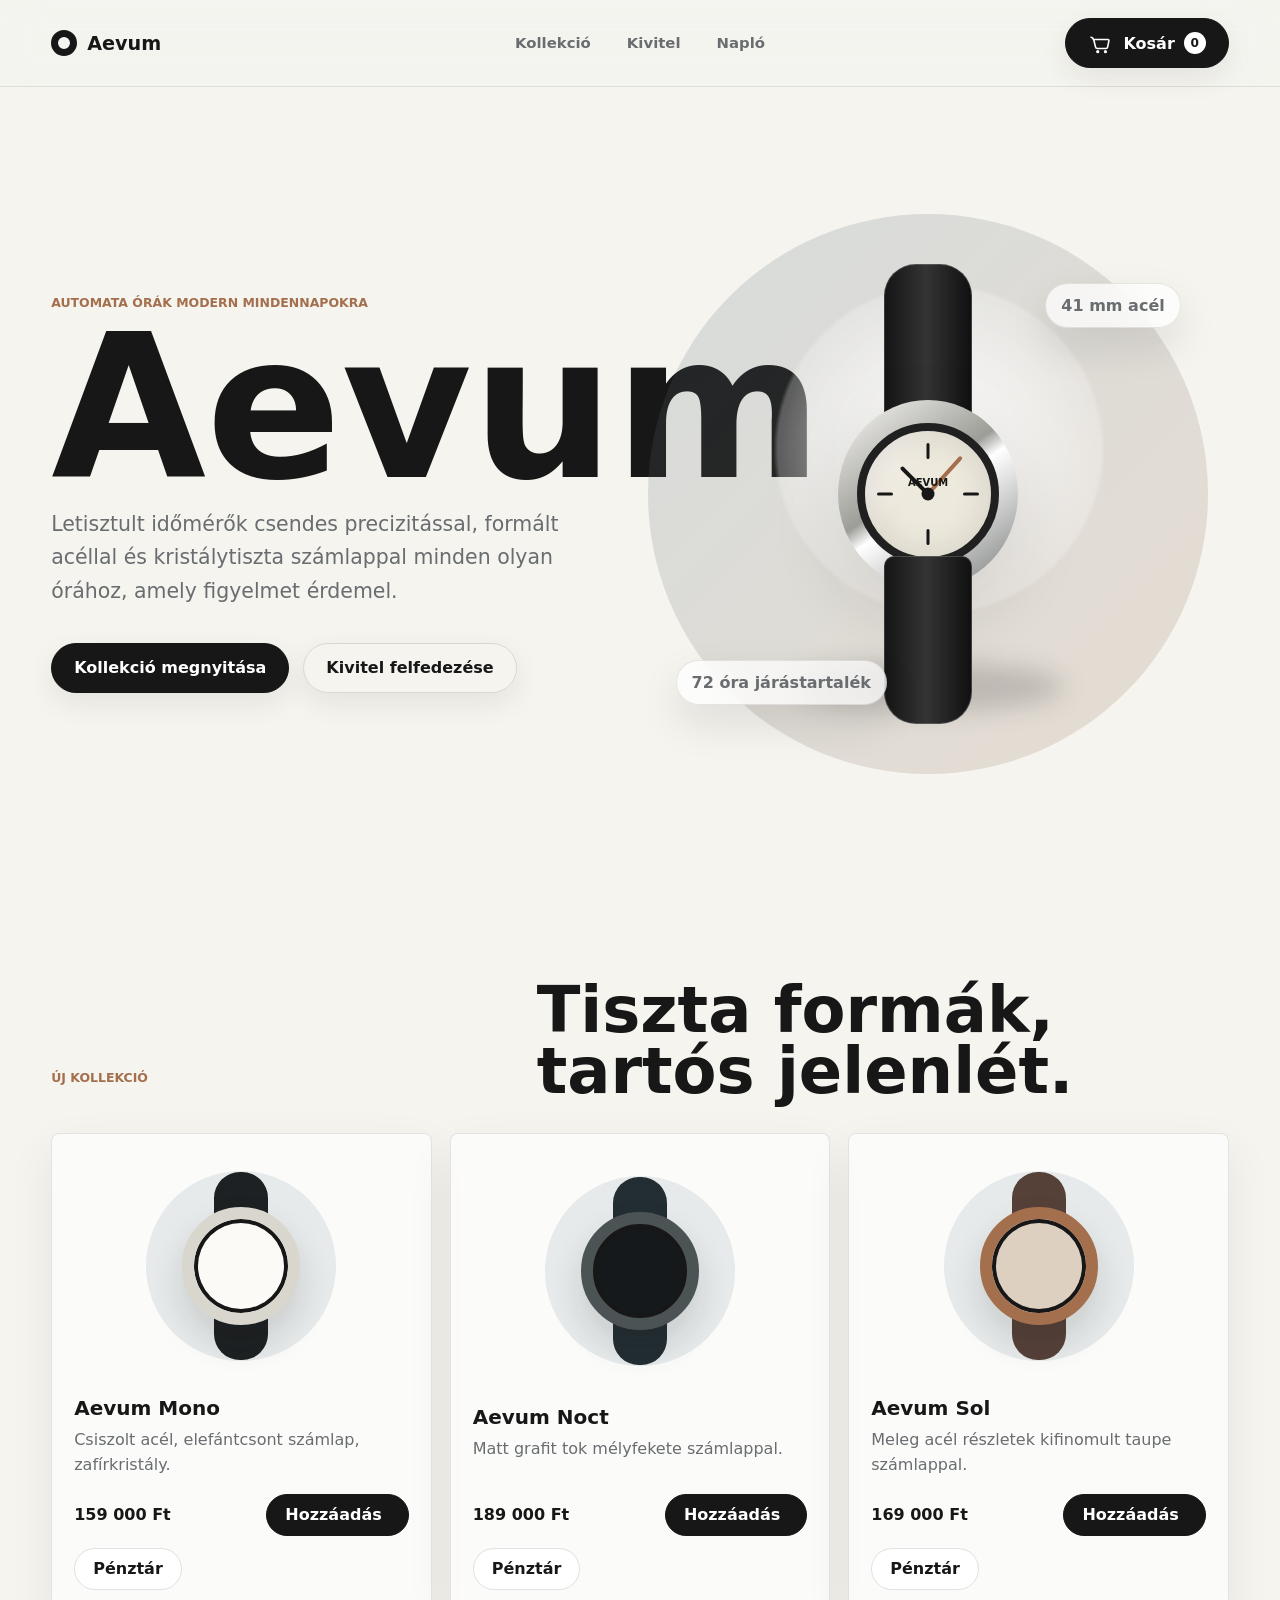
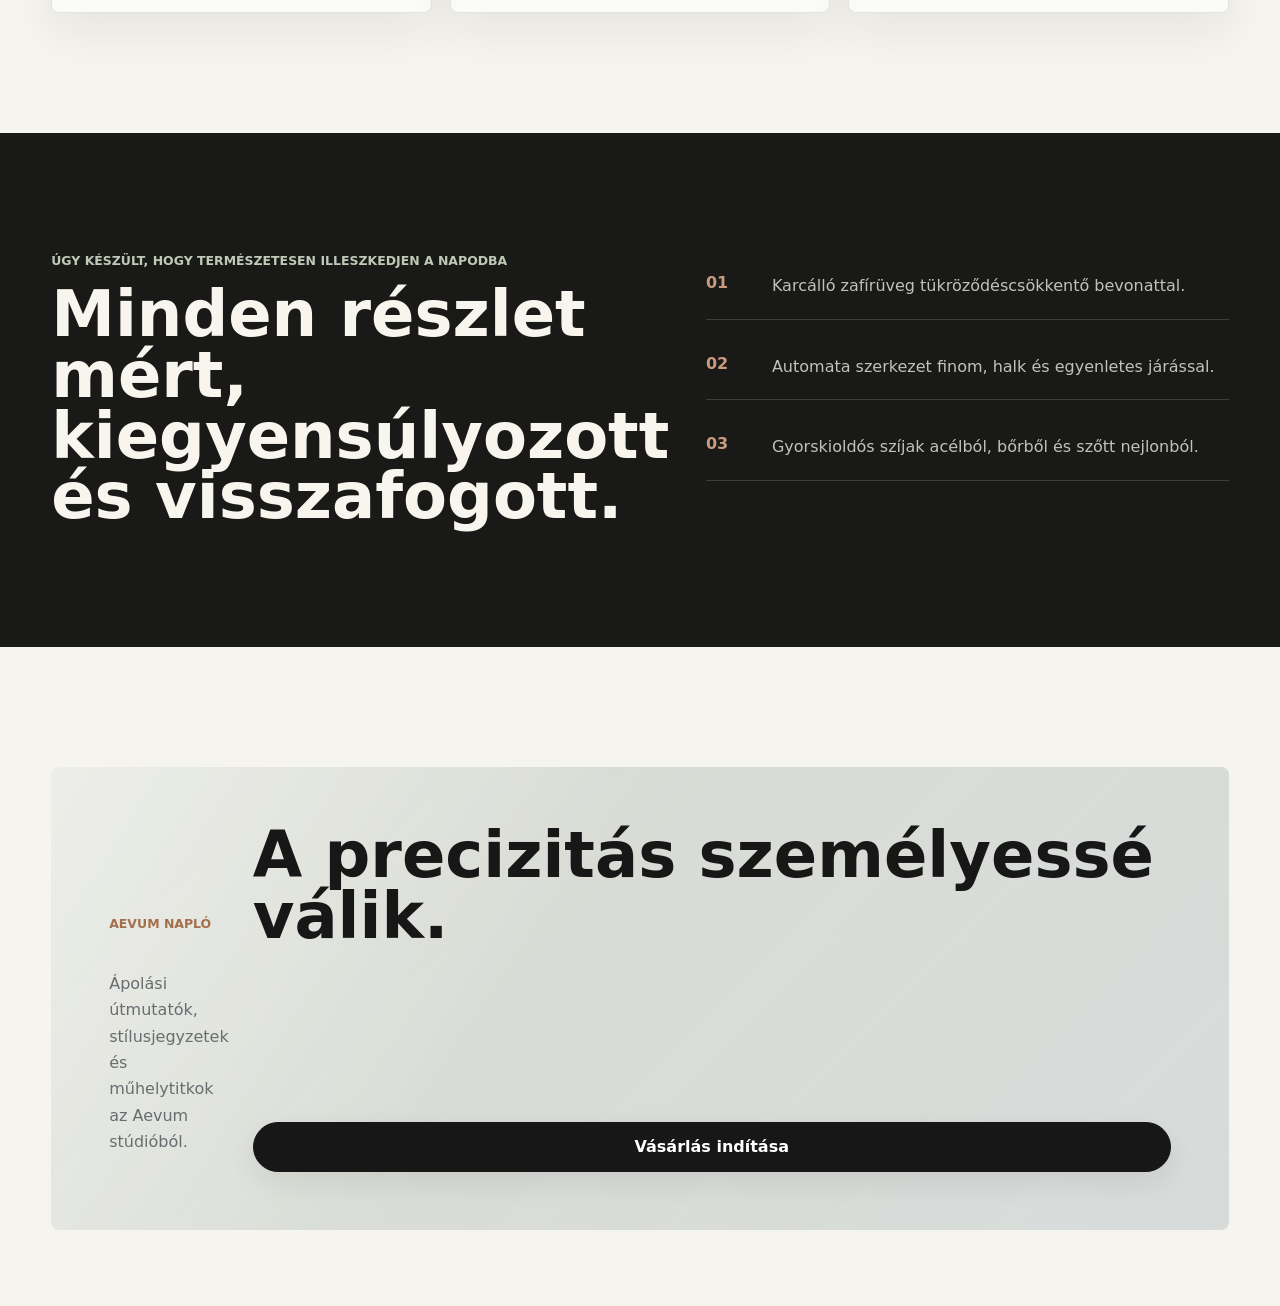
==== index.html @ 4ba53955 "Add files via upload" ====
<!DOCTYPE html>
<html lang="hu">
<head>
  <meta charset="UTF-8">
  <meta name="viewport" content="width=device-width, initial-scale=1.0">
  <title>Aevum órák</title>
  <link rel="stylesheet" href="styles.css">
</head>
<body>
  <header class="site-header">
    <a class="brand" href="#" aria-label="Aevum főoldal">
      <span class="brand-mark"></span>
      Aevum
    </a>
    <nav class="nav" aria-label="Fő navigáció">
      <a href="#collection">Kollekció</a>
      <a href="#craft">Kivitel</a>
      <a href="#journal">Napló</a>
    </nav>
    <a class="icon-button bubble-button primary cart-link" href="checkout.html" aria-label="Kosár megnyitása">
      <svg class="shopping-cart" xmlns="http://www.w3.org/2000/svg" viewBox="0 0 100 100" width="100" height="100" aria-hidden="true">
        <path d="M 22 32 C 27 32, 29 36, 31 42 L 36 62 A 6 6 0 0 0 42 67 L 68 67 A 6 6 0 0 0 74 62 L 78 42 A 3 3 0 0 0 75 39 L 33 39" fill="none" stroke="#ffffff" stroke-width="5" stroke-linecap="round" stroke-linejoin="round"/>
        <circle cx="43" cy="77" r="5" fill="#ffffff"/>
        <circle cx="67" cy="77" r="5" fill="#ffffff"/>
      </svg>
      Kosár
      <span class="cart-count" data-cart-count>0</span>
    </a>
  </header>

  <main>
    <section class="hero">
      <div class="hero-copy reveal">
        <p class="eyebrow">Automata órák modern mindennapokra</p>
        <h1>Aevum</h1>
        <p class="hero-text">Letisztult időmérők csendes precizitással, formált acéllal és kristálytiszta számlappal minden olyan órához, amely figyelmet érdemel.</p>
        <div class="hero-actions">
          <a class="bubble-button primary" href="#collection">Kollekció megnyitása</a>
          <a class="bubble-button secondary" href="#craft">Kivitel felfedezése</a>
        </div>
      </div>

      <div class="hero-stage reveal" aria-label="Kiemelt Aevum óra">
        <div class="watch-orbit">
          <div class="watch-shadow"></div>
          <div class="watch featured-watch">
            <div class="strap strap-top"></div>
            <div class="case">
              <div class="dial">
                <span class="marker m12"></span>
                <span class="marker m3"></span>
                <span class="marker m6"></span>
                <span class="marker m9"></span>
                <span class="hand hour-hand" data-scroll-hour></span>
                <span class="hand minute-hand" data-scroll-minute></span>
                <span class="pin"></span>
                <span class="dial-brand">AEVUM</span>
              </div>
            </div>
            <div class="strap strap-bottom"></div>
          </div>
        </div>
        <div class="floating-note note-one">41 mm acél</div>
        <div class="floating-note note-two">72 óra járástartalék</div>
      </div>
    </section>

    <section id="collection" class="section collection">
      <div class="section-heading reveal">
        <p class="eyebrow">Új kollekció</p>
        <h2>Tiszta formák, tartós jelenlét.</h2>
      </div>

      <div class="product-grid">
        <article class="product-card reveal">
          <div class="mini-watch silver">
            <span class="mini-strap"></span>
            <span class="mini-case"></span>
          </div>
          <div>
            <h3>Aevum Mono</h3>
            <p>Csiszolt acél, elefántcsont számlap, zafírkristály.</p>
          </div>
          <div class="card-footer product-actions">
            <span>159 000 Ft</span>
            <div class="quantity-control" data-product-control="mono">
              <button class="bubble-button primary small add-to-cart" type="button" data-product="mono">
                <span class="add-label">Hozzáadás</span>
                <span class="item-count" data-item-count="mono">0</span>
              </button>
              <button class="plus-button bubble-button primary" type="button" data-plus-product="mono" aria-label="Még egy Aevum Mono hozzáadása">+</button>
            </div>
            <a class="bubble-button small" href="checkout.html?ora=Aevum%20Mono">Pénztár</a>
          </div>
        </article>

        <article class="product-card reveal">
          <div class="mini-watch graphite">
            <span class="mini-strap"></span>
            <span class="mini-case"></span>
          </div>
          <div>
            <h3>Aevum Noct</h3>
            <p>Matt grafit tok mélyfekete számlappal.</p>
          </div>
          <div class="card-footer product-actions">
            <span>189 000 Ft</span>
            <div class="quantity-control" data-product-control="noct">
              <button class="bubble-button primary small add-to-cart" type="button" data-product="noct">
                <span class="add-label">Hozzáadás</span>
                <span class="item-count" data-item-count="noct">0</span>
              </button>
              <button class="plus-button bubble-button primary" type="button" data-plus-product="noct" aria-label="Még egy Aevum Noct hozzáadása">+</button>
            </div>
            <a class="bubble-button small" href="checkout.html?ora=Aevum%20Noct">Pénztár</a>
          </div>
        </article>

        <article class="product-card reveal">
          <div class="mini-watch copper">
            <span class="mini-strap"></span>
            <span class="mini-case"></span>
          </div>
          <div>
            <h3>Aevum Sol</h3>
            <p>Meleg acél részletek kifinomult taupe számlappal.</p>
          </div>
          <div class="card-footer product-actions">
            <span>169 000 Ft</span>
            <div class="quantity-control" data-product-control="sol">
              <button class="bubble-button primary small add-to-cart" type="button" data-product="sol">
                <span class="add-label">Hozzáadás</span>
                <span class="item-count" data-item-count="sol">0</span>
              </button>
              <button class="plus-button bubble-button primary" type="button" data-plus-product="sol" aria-label="Még egy Aevum Sol hozzáadása">+</button>
            </div>
            <a class="bubble-button small" href="checkout.html?ora=Aevum%20Sol">Pénztár</a>
          </div>
        </article>
      </div>
    </section>

    <section id="craft" class="section craft reveal">
      <div>
        <p class="eyebrow">Úgy készült, hogy természetesen illeszkedjen a napodba</p>
        <h2>Minden részlet mért, kiegyensúlyozott és visszafogott.</h2>
      </div>
      <div class="craft-list">
        <div>
          <span>01</span>
          <p>Karcálló zafírüveg tükröződéscsökkentő bevonattal.</p>
        </div>
        <div>
          <span>02</span>
          <p>Automata szerkezet finom, halk és egyenletes járással.</p>
        </div>
        <div>
          <span>03</span>
          <p>Gyorskioldós szíjak acélból, bőrből és szőtt nejlonból.</p>
        </div>
      </div>
    </section>

    <section id="journal" class="section journal">
      <div class="journal-panel reveal">
        <p class="eyebrow">Aevum napló</p>
        <h2>A precizitás személyessé válik.</h2>
        <p>Ápolási útmutatók, stílusjegyzetek és műhelytitkok az Aevum stúdióból.</p>
        <a class="bubble-button primary" href="checkout.html">Vásárlás indítása</a>
      </div>
    </section>
  </main>

  <script src="app.js"></script>
</body>
</html>
---- styles.css ----
:root {
  --ink: #171717;
  --muted: #696d70;
  --paper: #f5f4ef;
  --panel: #ffffff;
  --line: rgba(23, 23, 23, 0.1);
  --accent: #a46f4d;
  --blue: #516c7d;
  --green: #7b8a70;
  --shadow: 0 24px 70px rgba(31, 29, 24, 0.13);
}

* {
  box-sizing: border-box;
}

html {
  scroll-behavior: smooth;
}

body {
  margin: 0;
  font-family: Inter, ui-sans-serif, system-ui, -apple-system, BlinkMacSystemFont, "Segoe UI", Arial, sans-serif;
  background: var(--paper);
  color: var(--ink);
  min-height: 100vh;
}

a {
  color: inherit;
  text-decoration: none;
}

button {
  font: inherit;
}

.site-header {
  position: sticky;
  top: 0;
  z-index: 20;
  display: grid;
  grid-template-columns: 1fr auto 1fr;
  align-items: center;
  gap: 24px;
  padding: 18px clamp(18px, 4vw, 56px);
  background: rgba(245, 244, 239, 0.82);
  border-bottom: 1px solid var(--line);
  backdrop-filter: blur(18px);
}

.brand {
  display: inline-flex;
  align-items: center;
  gap: 10px;
  width: max-content;
  font-weight: 800;
  font-size: 1.2rem;
}

.brand-mark {
  width: 26px;
  height: 26px;
  border: 7px solid var(--ink);
  border-radius: 50%;
  box-shadow: inset 0 0 0 2px var(--paper);
}

.nav {
  display: flex;
  align-items: center;
  gap: clamp(16px, 4vw, 36px);
  color: var(--muted);
  font-size: 0.93rem;
  font-weight: 600;
}

.nav a {
  position: relative;
}

.nav a::after {
  position: absolute;
  left: 0;
  bottom: -8px;
  width: 100%;
  height: 2px;
  background: var(--ink);
  transform: scaleX(0);
  transform-origin: right;
  transition: transform 220ms ease;
  content: "";
}

.nav a:hover::after {
  transform: scaleX(1);
  transform-origin: left;
}

.icon-button {
  justify-self: end;
  border: 0;
}

.cart-link {
  padding-right: 14px;
}

.shopping-cart {
  width: 32px;
  height: 32px;
  flex: 0 0 32px;
  display: block;
  margin: -3px -2px -3px -4px;
  overflow: visible;
  transform: translateX(0);
  transition: transform 180ms ease;
}

.cart-link.cart-ride .shopping-cart {
  animation: cartDriveRight 620ms cubic-bezier(0.2, 0.9, 0.22, 1) forwards;
}

.cart-count {
  display: inline-grid;
  place-items: center;
  min-width: 22px;
  height: 22px;
  padding: 0 6px;
  border-radius: 999px;
  background: #fff;
  color: var(--ink);
  font-size: 0.76rem;
  line-height: 1;
}

.hero {
  display: grid;
  grid-template-columns: minmax(0, 0.92fr) minmax(340px, 1.08fr);
  min-height: calc(92vh - 70px);
  padding: clamp(42px, 6vw, 82px) clamp(18px, 4vw, 56px) 36px;
  gap: clamp(28px, 5vw, 72px);
  align-items: center;
  overflow: hidden;
}

.hero-copy {
  max-width: 640px;
}

.eyebrow {
  margin: 0 0 16px;
  color: var(--accent);
  text-transform: uppercase;
  letter-spacing: 0;
  font-size: 0.78rem;
  font-weight: 800;
}

h1,
h2,
h3,
p {
  margin-top: 0;
}

h1 {
  margin-bottom: 18px;
  font-size: clamp(4.5rem, 17vw, 12.5rem);
  line-height: 0.82;
  letter-spacing: 0;
}

h2 {
  margin-bottom: 0;
  font-size: clamp(2.1rem, 5vw, 4.8rem);
  line-height: 0.95;
  letter-spacing: 0;
}

h3 {
  margin-bottom: 8px;
  font-size: 1.25rem;
}

.hero-text {
  max-width: 540px;
  color: var(--muted);
  font-size: clamp(1.02rem, 2vw, 1.28rem);
  line-height: 1.65;
}

.hero-actions {
  display: flex;
  flex-wrap: wrap;
  gap: 14px;
  margin-top: 34px;
}

.bubble-button {
  --button-bg: var(--panel);
  --button-color: var(--ink);
  position: relative;
  isolation: isolate;
  display: inline-flex;
  align-items: center;
  justify-content: center;
  gap: 9px;
  min-height: 50px;
  padding: 0 22px;
  border: 1px solid rgba(23, 23, 23, 0.12);
  border-radius: 999px;
  background: var(--button-bg);
  color: var(--button-color);
  cursor: pointer;
  overflow: hidden;
  font-weight: 800;
  box-shadow: 0 10px 28px rgba(23, 23, 23, 0.08);
  transition: transform 180ms ease, box-shadow 180ms ease, border-color 180ms ease;
}

.bubble-button::before,
.bubble-button::after {
  position: absolute;
  z-index: -1;
  width: 38px;
  height: 38px;
  border-radius: 50%;
  background: rgba(255, 255, 255, 0.38);
  transform: translate3d(-80px, 46px, 0) scale(0);
  transition: transform 420ms cubic-bezier(0.2, 0.9, 0.2, 1);
  content: "";
}

.bubble-button::before {
  left: var(--x, 50%);
  top: var(--y, 50%);
}

.bubble-button::after {
  width: 58px;
  height: 58px;
  background: rgba(255, 255, 255, 0.22);
  transform: translate3d(86px, -38px, 0) scale(0);
}

.bubble-button:hover {
  transform: translateY(-3px);
  box-shadow: 0 18px 38px rgba(23, 23, 23, 0.13);
  border-color: rgba(23, 23, 23, 0.2);
}

.bubble-button:hover::before {
  transform: translate3d(-10px, 2px, 0) scale(4.3);
}

.bubble-button:hover::after {
  transform: translate3d(16px, -4px, 0) scale(3.2);
}

.bubble-button.pop {
  animation: buttonPop 360ms ease;
}

.bubble-button.primary {
  --button-bg: var(--ink);
  --button-color: #fff;
  border-color: var(--ink);
}

.bubble-button.primary::before {
  background: rgba(164, 111, 77, 0.55);
}

.bubble-button.primary::after {
  background: rgba(123, 138, 112, 0.42);
}

.bubble-button.secondary {
  background: transparent;
}

.bubble-button.small {
  min-height: 42px;
  padding: 0 18px;
  box-shadow: none;
}

.hero-stage {
  position: relative;
  min-height: min(72vw, 660px);
  display: grid;
  place-items: center;
}

.watch-orbit {
  position: relative;
  width: min(72vw, 560px);
  aspect-ratio: 1;
  display: grid;
  place-items: center;
  border-radius: 50%;
  background:
    radial-gradient(circle at 52% 42%, rgba(255, 255, 255, 0.95), rgba(255, 255, 255, 0.25) 37%, transparent 38%),
    linear-gradient(135deg, rgba(81, 108, 125, 0.18), rgba(164, 111, 77, 0.18));
  animation: breathe 7s ease-in-out infinite;
}

.watch-shadow {
  position: absolute;
  bottom: 11%;
  width: 48%;
  height: 9%;
  background: rgba(23, 23, 23, 0.18);
  border-radius: 50%;
  filter: blur(12px);
  animation: shadowPulse 5s ease-in-out infinite;
}

.watch {
  position: relative;
  width: 180px;
  height: 460px;
  animation: floatWatch 5s ease-in-out infinite;
}

.strap {
  position: absolute;
  left: 50%;
  width: 88px;
  height: 168px;
  transform: translateX(-50%);
  background: linear-gradient(90deg, #151515, #343434 48%, #101010);
  border: 1px solid rgba(255, 255, 255, 0.18);
}

.strap-top {
  top: 0;
  border-radius: 32px 32px 10px 10px;
}

.strap-bottom {
  bottom: 0;
  border-radius: 10px 10px 32px 32px;
}

.case {
  position: absolute;
  inset: 136px 0;
  display: grid;
  place-items: center;
  border-radius: 50%;
  background: linear-gradient(145deg, #fbfaf6, #9d9d98 44%, #ffffff 52%, #777a78);
  box-shadow: var(--shadow);
}

.dial {
  position: relative;
  width: 142px;
  height: 142px;
  border-radius: 50%;
  background:
    linear-gradient(120deg, rgba(255, 255, 255, 0.7), transparent 38%),
    #eee9dd;
  border: 8px solid #202020;
  box-shadow: inset 0 0 34px rgba(23, 23, 23, 0.12);
}

.dial-brand {
  position: absolute;
  top: 46px;
  left: 0;
  width: 100%;
  text-align: center;
  font-size: 0.62rem;
  font-weight: 800;
}

.marker,
.hand,
.pin {
  position: absolute;
  display: block;
  background: var(--ink);
}

.marker {
  border-radius: 999px;
}

.m12,
.m6 {
  left: 50%;
  width: 3px;
  height: 16px;
  transform: translateX(-50%);
}

.m12 {
  top: 12px;
}

.m6 {
  bottom: 12px;
}

.m3,
.m9 {
  top: 50%;
  width: 16px;
  height: 3px;
  transform: translateY(-50%);
}

.m3 {
  right: 12px;
}

.m9 {
  left: 12px;
}

.hand {
  left: 50%;
  bottom: 50%;
  width: 4px;
  border-radius: 999px;
  transform-origin: bottom;
}

.hour-hand {
  height: 38px;
  transform: translateX(-50%) rotate(315deg);
}

.minute-hand {
  height: 50px;
  background: var(--accent);
  transform: translateX(-50%) rotate(42deg);
}

.pin {
  left: 50%;
  top: 50%;
  width: 13px;
  height: 13px;
  border-radius: 50%;
  transform: translate(-50%, -50%);
}

.floating-note {
  position: absolute;
  padding: 12px 15px;
  border: 1px solid rgba(23, 23, 23, 0.1);
  border-radius: 999px;
  background: rgba(255, 255, 255, 0.72);
  backdrop-filter: blur(14px);
  color: var(--muted);
  font-weight: 800;
  box-shadow: 0 18px 42px rgba(23, 23, 23, 0.1);
}

.note-one {
  top: 18%;
  right: 8%;
  animation: floatLabel 6s ease-in-out infinite;
}

.note-two {
  left: 8%;
  bottom: 18%;
  animation: floatLabel 6s 1.1s ease-in-out infinite;
}

.section {
  padding: clamp(70px, 10vw, 120px) clamp(18px, 4vw, 56px);
}

.section-heading {
  display: grid;
  grid-template-columns: minmax(0, 0.8fr) minmax(260px, 1.2fr);
  gap: 24px;
  align-items: end;
  margin-bottom: 32px;
}

.product-grid {
  display: grid;
  grid-template-columns: repeat(3, minmax(0, 1fr));
  gap: 18px;
}

.product-card {
  position: relative;
  display: grid;
  min-height: 430px;
  padding: 22px;
  border: 1px solid var(--line);
  border-radius: 8px;
  background: rgba(255, 255, 255, 0.62);
  overflow: hidden;
  box-shadow: 0 18px 48px rgba(23, 23, 23, 0.07);
  transition: transform 220ms ease, background 220ms ease;
}

.product-card:hover {
  transform: translateY(-8px);
  background: rgba(255, 255, 255, 0.86);
}

.product-card p {
  color: var(--muted);
  line-height: 1.55;
}

.mini-watch {
  position: relative;
  display: grid;
  place-items: center;
  min-height: 220px;
  margin-bottom: 20px;
}

.mini-watch::before {
  position: absolute;
  width: 190px;
  height: 190px;
  border-radius: 50%;
  background: rgba(81, 108, 125, 0.12);
  content: "";
}

.mini-strap {
  width: 54px;
  height: 188px;
  border-radius: 26px;
  background: #171717;
}

.mini-case {
  position: absolute;
  width: 118px;
  height: 118px;
  border-radius: 50%;
  border: 12px solid #d9d6ce;
  background: #fbfaf6;
  box-shadow: 0 18px 34px rgba(23, 23, 23, 0.14), inset 0 0 0 4px #171717;
}

.graphite .mini-strap {
  background: #1d2529;
}

.graphite .mini-case {
  border-color: #4b5354;
  background: #15191b;
}

.copper .mini-strap {
  background: #563b30;
}

.copper .mini-case {
  border-color: #a46f4d;
  background: #ded0c1;
}

.card-footer {
  display: flex;
  align-items: center;
  justify-content: space-between;
  align-self: end;
  gap: 12px;
  font-weight: 800;
}

.product-actions {
  flex-wrap: wrap;
}

.product-actions > span {
  margin-right: auto;
}

.quantity-control {
  display: inline-flex;
  align-items: center;
  gap: 8px;
}

.add-to-cart {
  min-width: 142px;
  justify-content: space-between;
}

.add-to-cart .add-label {
  margin-right: 8px;
}

.item-count {
  display: none;
  place-items: center;
  min-width: 24px;
  height: 24px;
  padding: 0 7px;
  border-radius: 999px;
  background: rgba(255, 255, 255, 0.96);
  color: var(--ink);
  font-size: 0.78rem;
  line-height: 1;
}

.quantity-control.added .item-count {
  display: inline-grid;
}

.plus-button {
  display: none;
  width: 42px;
  min-width: 42px;
  min-height: 42px;
  padding: 0;
  font-size: 1.18rem;
  line-height: 1;
}

.quantity-control.added .plus-button {
  display: inline-flex;
}

.craft {
  display: grid;
  grid-template-columns: minmax(0, 1.05fr) minmax(300px, 0.95fr);
  gap: clamp(28px, 6vw, 82px);
  align-items: start;
  background: #191a18;
  color: #f8f5ee;
}

.craft .eyebrow {
  color: #c0c9b5;
}

.craft-list {
  display: grid;
  gap: 14px;
}

.craft-list div {
  display: grid;
  grid-template-columns: 48px 1fr;
  gap: 18px;
  padding: 20px 0;
  border-bottom: 1px solid rgba(255, 255, 255, 0.16);
}

.craft-list span {
  color: #c89b7f;
  font-weight: 800;
}

.craft-list p {
  margin: 0;
  color: rgba(248, 245, 238, 0.76);
  line-height: 1.6;
}

.journal {
  padding-bottom: clamp(42px, 6vw, 82px);
}

.journal-panel {
  display: grid;
  grid-template-columns: 1fr auto;
  gap: 24px;
  align-items: end;
  padding: clamp(28px, 5vw, 58px);
  border-radius: 8px;
  background:
    linear-gradient(120deg, rgba(255, 255, 255, 0.5), transparent 42%),
    linear-gradient(135deg, rgba(123, 138, 112, 0.22), rgba(81, 108, 125, 0.18));
}

.journal-panel p:not(.eyebrow) {
  max-width: 590px;
  color: var(--muted);
  line-height: 1.65;
}

.checkout-hero {
  display: grid;
  grid-template-columns: minmax(0, 0.82fr) minmax(340px, 1.18fr);
  gap: clamp(28px, 5vw, 72px);
  align-items: start;
  min-height: calc(100vh - 70px);
  padding: clamp(54px, 8vw, 110px) clamp(18px, 4vw, 56px);
}

.checkout-copy {
  position: sticky;
  top: 118px;
}

.checkout-copy h1 {
  font-size: clamp(3.6rem, 12vw, 8.5rem);
}

.checkout-form {
  display: grid;
  gap: 18px;
  padding: clamp(22px, 4vw, 42px);
  border: 1px solid var(--line);
  border-radius: 8px;
  background:
    linear-gradient(145deg, rgba(255, 255, 255, 0.88), rgba(255, 255, 255, 0.58)),
    linear-gradient(135deg, rgba(123, 138, 112, 0.14), rgba(164, 111, 77, 0.14));
  box-shadow: var(--shadow);
}

.selected-watch,
.cart-summary {
  display: flex;
  flex-direction: column;
  gap: 16px;
  padding: 16px 18px;
  border: 1px solid rgba(23, 23, 23, 0.09);
  border-radius: 8px;
  background: rgba(245, 244, 239, 0.86);
}

.selected-watch span,
.cart-summary-head span,
.cart-item span,
.empty-cart,
.form-note {
  color: var(--muted);
}

.cart-summary-head,
.cart-item {
  display: flex;
  align-items: center;
  justify-content: space-between;
  gap: 16px;
  width: 100%;
}

.cart-items {
  display: grid;
  gap: 10px;
  width: 100%;
}

.cart-item {
  padding: 12px 0;
  border-top: 1px solid rgba(23, 23, 23, 0.08);
}

.cart-item div {
  display: grid;
  gap: 4px;
}

.empty-cart {
  margin: 0;
  line-height: 1.55;
}

.checkout-form label {
  display: grid;
  gap: 8px;
  color: var(--ink);
  font-weight: 800;
}

.checkout-form input,
.checkout-form textarea {
  width: 100%;
  border: 1px solid rgba(23, 23, 23, 0.14);
  border-radius: 8px;
  background: rgba(255, 255, 255, 0.82);
  color: var(--ink);
  font: inherit;
  font-weight: 600;
  outline: none;
  transition: border-color 180ms ease, box-shadow 180ms ease, background 180ms ease;
}

.checkout-form input {
  min-height: 52px;
  padding: 0 16px;
}

.checkout-form textarea {
  resize: vertical;
  min-height: 118px;
  padding: 15px 16px;
}

.checkout-form input:focus,
.checkout-form textarea:focus {
  border-color: rgba(164, 111, 77, 0.72);
  background: #fff;
  box-shadow: 0 0 0 4px rgba(164, 111, 77, 0.13);
}

.form-row {
  display: grid;
  grid-template-columns: repeat(2, minmax(0, 1fr));
  gap: 16px;
}

.checkout-submit {
  width: max-content;
  margin-top: 8px;
}

.form-note {
  margin: 0;
  line-height: 1.55;
  font-size: 0.95rem;
}

.checkout-form.submitted .form-note {
  color: #4f6346;
  font-weight: 800;
}

.thanks-page {
  display: grid;
  place-items: center;
  min-height: calc(100vh - 70px);
  padding: clamp(54px, 8vw, 110px) clamp(18px, 4vw, 56px);
}

.thanks-panel {
  max-width: 840px;
  padding: clamp(28px, 6vw, 72px);
  border: 1px solid var(--line);
  border-radius: 8px;
  background:
    linear-gradient(145deg, rgba(255, 255, 255, 0.9), rgba(255, 255, 255, 0.6)),
    linear-gradient(135deg, rgba(123, 138, 112, 0.2), rgba(81, 108, 125, 0.14));
  box-shadow: var(--shadow);
}

.thanks-panel h1 {
  font-size: clamp(3.2rem, 10vw, 8rem);
}

.reveal {
  opacity: 0;
  transform: translateY(24px);
  transition: opacity 700ms ease, transform 700ms ease;
}

.reveal.visible {
  opacity: 1;
  transform: translateY(0);
}

@keyframes floatWatch {
  0%,
  100% {
    transform: translateY(0) rotate(-5deg);
  }
  50% {
    transform: translateY(-18px) rotate(3deg);
  }
}

@keyframes breathe {
  0%,
  100% {
    transform: scale(1);
  }
  50% {
    transform: scale(1.025);
  }
}

@keyframes shadowPulse {
  0%,
  100% {
    transform: scale(1);
    opacity: 0.78;
  }
  50% {
    transform: scale(0.86);
    opacity: 0.52;
  }
}

@keyframes floatLabel {
  0%,
  100% {
    transform: translateY(0);
  }
  50% {
    transform: translateY(-12px);
  }
}

@keyframes buttonPop {
  0% {
    transform: scale(1);
  }
  42% {
    transform: scale(0.96);
  }
  100% {
    transform: scale(1);
  }
}

@keyframes cartDriveRight {
  0% {
    opacity: 1;
    transform: translateX(0) scale(1) rotate(0deg);
  }
  35% {
    opacity: 0.92;
    transform: translateX(13px) scale(0.88) rotate(4deg);
  }
  68% {
    opacity: 0.48;
    transform: translateX(25px) scale(0.58) rotate(-2deg);
  }
  100% {
    opacity: 0;
    transform: translateX(36px) scale(0.32) rotate(0deg);
  }
}

@media (max-width: 880px) {
  .site-header {
    grid-template-columns: 1fr auto;
  }

  .nav {
    display: none;
  }

  .hero,
  .section-heading,
  .craft,
  .journal-panel,
  .checkout-hero {
    grid-template-columns: 1fr;
  }

  .hero {
    min-height: auto;
    padding-top: 48px;
  }

  .hero-stage {
    min-height: 520px;
  }

  .product-grid {
    grid-template-columns: 1fr;
  }

  .product-card {
    min-height: 380px;
  }

  .journal-panel {
    align-items: start;
  }

  .checkout-copy {
    position: static;
  }

  .form-row {
    grid-template-columns: 1fr;
  }
}

@media (max-width: 520px) {
  .site-header {
    padding-inline: 14px;
  }

  .hero,
  .section {
    padding-inline: 14px;
  }

  .hero-actions {
    display: grid;
  }

  .bubble-button {
    width: 100%;
  }

  .selected-watch,
  .cart-summary-head,
  .cart-item {
    display: grid;
  }

  .product-actions .bubble-button {
    width: 100%;
  }

  .quantity-control {
    width: 100%;
  }

  .add-to-cart {
    width: calc(100% - 50px);
  }

  .plus-button {
    width: 42px;
  }

  .checkout-submit {
    width: 100%;
  }

  .icon-button {
    width: auto;
  }

  .watch-orbit {
    width: 100%;
  }

  .watch {
    transform-origin: center;
    scale: 0.86;
  }

  .floating-note {
    font-size: 0.82rem;
  }
}

@media (prefers-reduced-motion: reduce) {
  *,
  *::before,
  *::after {
    scroll-behavior: auto !important;
    animation-duration: 0.001ms !important;
    animation-iteration-count: 1 !important;
    transition-duration: 0.001ms !important;
  }
}
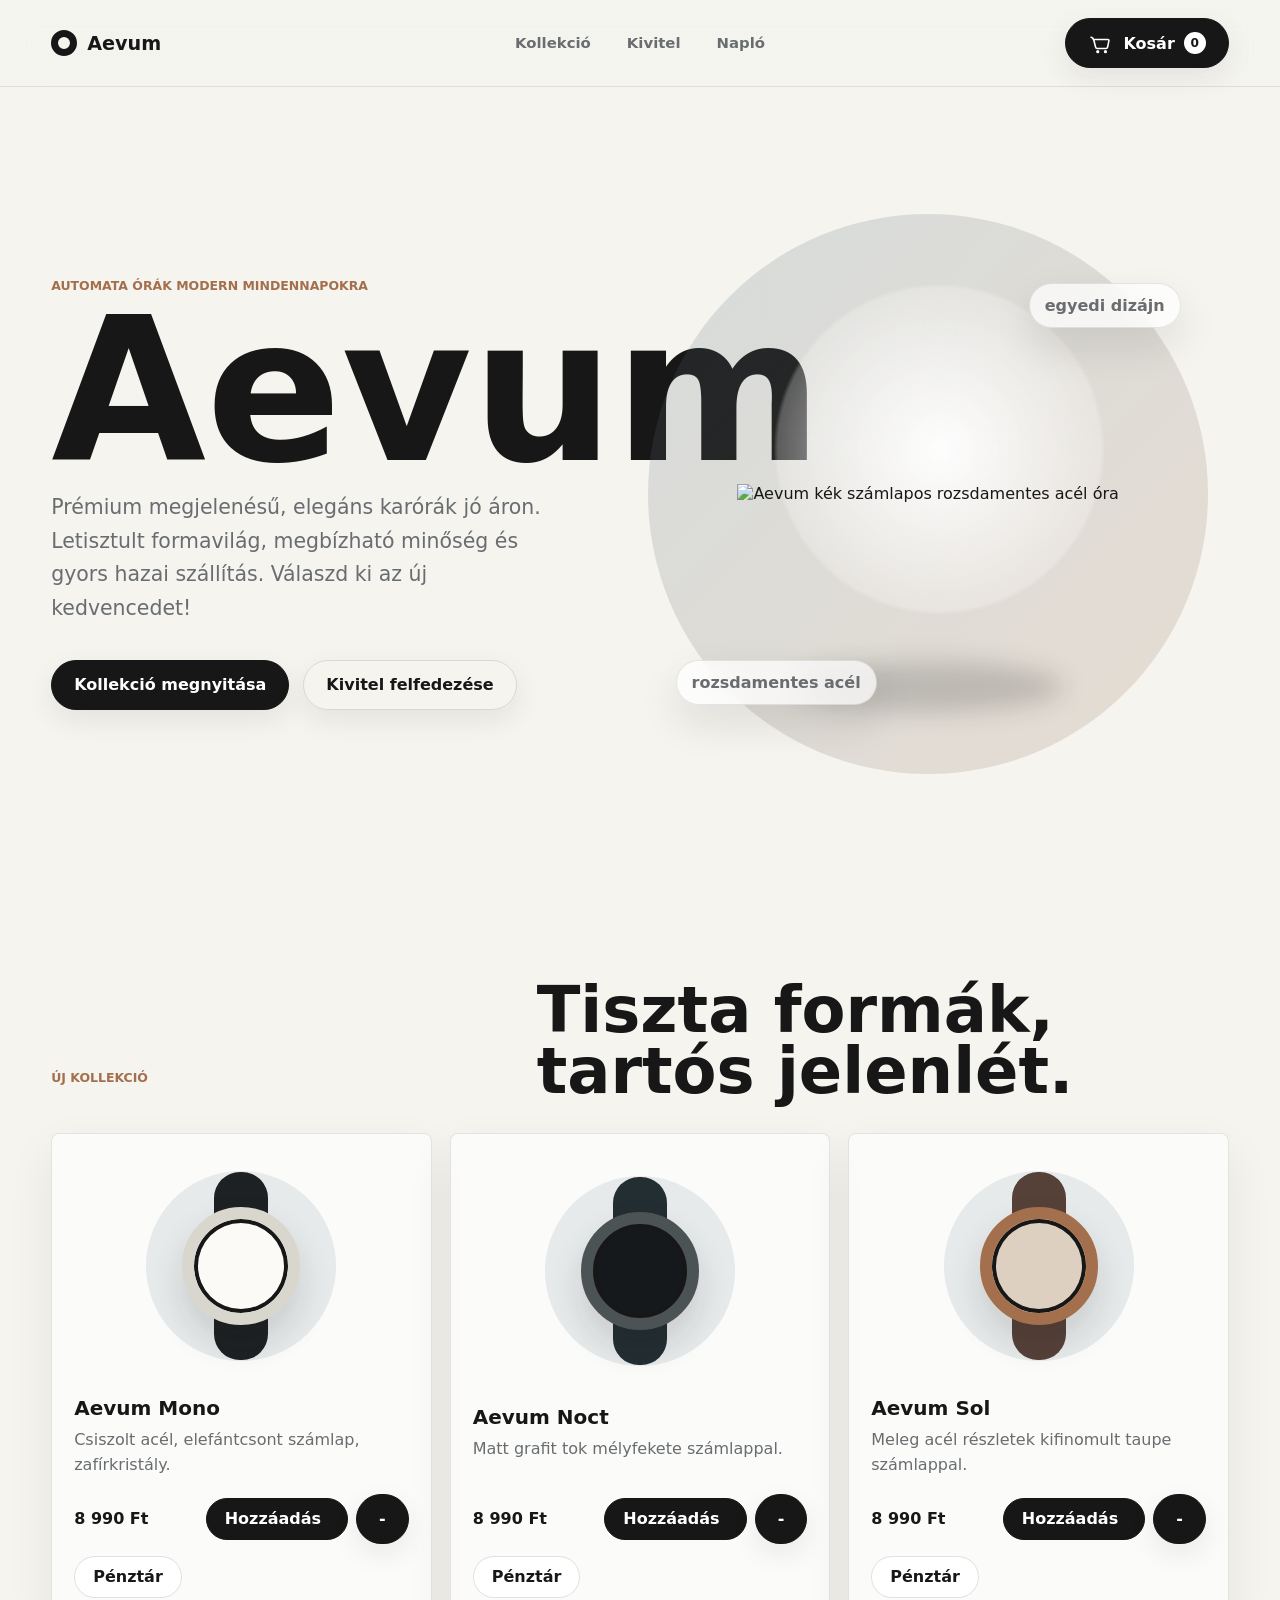
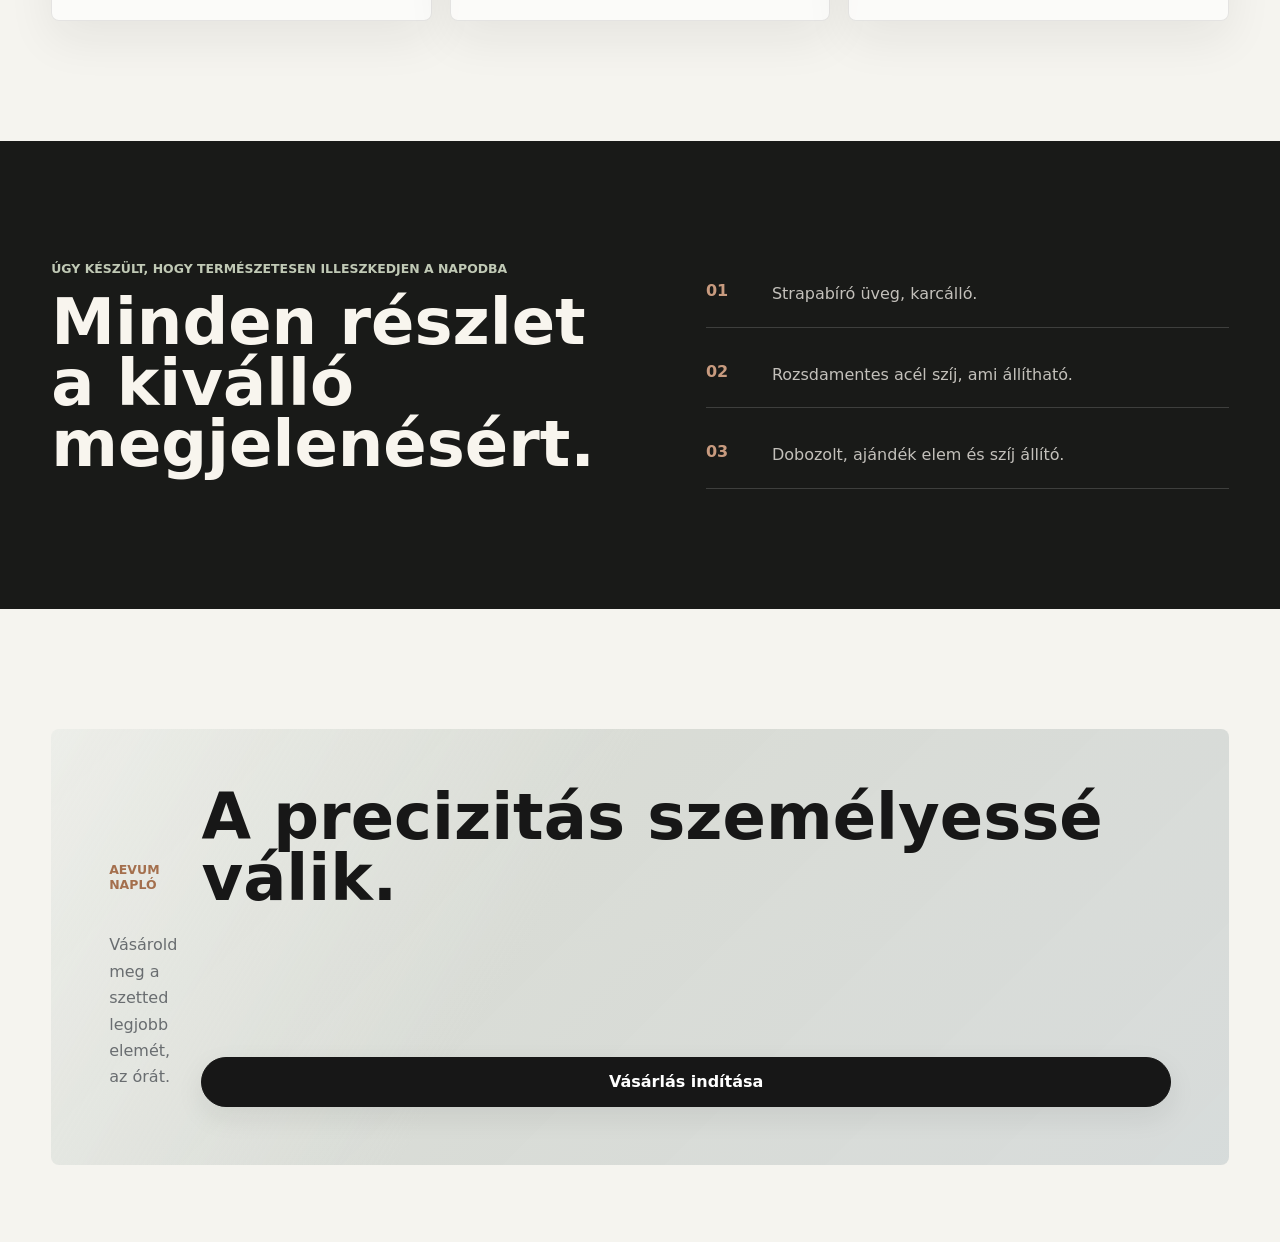
==== commit d6716305: "Update hero section and product details in index.html" ====
--- a/index.html
+++ b/index.html
@@ -33,7 +33,7 @@
       <div class="hero-copy reveal">
         <p class="eyebrow">Automata órák modern mindennapokra</p>
         <h1>Aevum</h1>
-        <p class="hero-text">Letisztult időmérők csendes precizitással, formált acéllal és kristálytiszta számlappal minden olyan órához, amely figyelmet érdemel.</p>
+        <p class="hero-text">Prémium megjelenésű, elegáns karórák jó áron. Letisztult formavilág, megbízható minőség és gyors hazai szállítás. Válaszd ki az új kedvencedet!</p>
         <div class="hero-actions">
           <a class="bubble-button primary" href="#collection">Kollekció megnyitása</a>
           <a class="bubble-button secondary" href="#craft">Kivitel felfedezése</a>
@@ -41,27 +41,19 @@
       </div>
 
       <div class="hero-stage reveal" aria-label="Kiemelt Aevum óra">
-        <div class="watch-orbit">
-          <div class="watch-shadow"></div>
-          <div class="watch featured-watch">
-            <div class="strap strap-top"></div>
-            <div class="case">
-              <div class="dial">
-                <span class="marker m12"></span>
-                <span class="marker m3"></span>
-                <span class="marker m6"></span>
-                <span class="marker m9"></span>
-                <span class="hand hour-hand" data-scroll-hour></span>
-                <span class="hand minute-hand" data-scroll-minute></span>
-                <span class="pin"></span>
-                <span class="dial-brand">AEVUM</span>
-              </div>
+        <div class="watch-orbit image-orbit">
+          <div class="watch-shadow image-shadow"></div>
+          <div class="feature-watch-wrap" data-scroll-watch>
+            <img class="feature-watch-image" src="assets/aevum-feature-watch.png" alt="Aevum kék számlapos rozsdamentes acél óra">
+            <div class="feature-watch-hands" aria-hidden="true">
+              <span class="feature-hand feature-hour-hand"></span>
+              <span class="feature-hand feature-minute-hand"></span>
+              <span class="feature-pin"></span>
             </div>
-            <div class="strap strap-bottom"></div>
           </div>
         </div>
-        <div class="floating-note note-one">41 mm acél</div>
-        <div class="floating-note note-two">72 óra járástartalék</div>
+        <div class="floating-note note-one">egyedi dizájn</div>
+        <div class="floating-note note-two">rozsdamentes acél</div>
       </div>
     </section>
 
@@ -82,12 +74,13 @@
             <p>Csiszolt acél, elefántcsont számlap, zafírkristály.</p>
           </div>
           <div class="card-footer product-actions">
-            <span>159 000 Ft</span>
+            <span>8 990 Ft</span>
             <div class="quantity-control" data-product-control="mono">
               <button class="bubble-button primary small add-to-cart" type="button" data-product="mono">
                 <span class="add-label">Hozzáadás</span>
                 <span class="item-count" data-item-count="mono">0</span>
               </button>
+              <button class="minus-button bubble-button primary" type="button" data-minus-product="mono" aria-label="Egy Aevum Mono kivétele">-</button>
               <button class="plus-button bubble-button primary" type="button" data-plus-product="mono" aria-label="Még egy Aevum Mono hozzáadása">+</button>
             </div>
             <a class="bubble-button small" href="checkout.html?ora=Aevum%20Mono">Pénztár</a>
@@ -104,12 +97,13 @@
             <p>Matt grafit tok mélyfekete számlappal.</p>
           </div>
           <div class="card-footer product-actions">
-            <span>189 000 Ft</span>
+            <span>8 990 Ft</span>
             <div class="quantity-control" data-product-control="noct">
               <button class="bubble-button primary small add-to-cart" type="button" data-product="noct">
                 <span class="add-label">Hozzáadás</span>
                 <span class="item-count" data-item-count="noct">0</span>
               </button>
+              <button class="minus-button bubble-button primary" type="button" data-minus-product="noct" aria-label="Egy Aevum Noct kivétele">-</button>
               <button class="plus-button bubble-button primary" type="button" data-plus-product="noct" aria-label="Még egy Aevum Noct hozzáadása">+</button>
             </div>
             <a class="bubble-button small" href="checkout.html?ora=Aevum%20Noct">Pénztár</a>
@@ -126,12 +120,13 @@
             <p>Meleg acél részletek kifinomult taupe számlappal.</p>
           </div>
           <div class="card-footer product-actions">
-            <span>169 000 Ft</span>
+            <span>8 990 Ft</span>
             <div class="quantity-control" data-product-control="sol">
               <button class="bubble-button primary small add-to-cart" type="button" data-product="sol">
                 <span class="add-label">Hozzáadás</span>
                 <span class="item-count" data-item-count="sol">0</span>
               </button>
+              <button class="minus-button bubble-button primary" type="button" data-minus-product="sol" aria-label="Egy Aevum Sol kivétele">-</button>
               <button class="plus-button bubble-button primary" type="button" data-plus-product="sol" aria-label="Még egy Aevum Sol hozzáadása">+</button>
             </div>
             <a class="bubble-button small" href="checkout.html?ora=Aevum%20Sol">Pénztár</a>
@@ -143,20 +138,20 @@
     <section id="craft" class="section craft reveal">
       <div>
         <p class="eyebrow">Úgy készült, hogy természetesen illeszkedjen a napodba</p>
-        <h2>Minden részlet mért, kiegyensúlyozott és visszafogott.</h2>
+        <h2>Minden részlet a kiválló megjelenésért.</h2>
       </div>
       <div class="craft-list">
         <div>
           <span>01</span>
-          <p>Karcálló zafírüveg tükröződéscsökkentő bevonattal.</p>
+          <p>Strapabíró üveg, karcálló.</p>
         </div>
         <div>
           <span>02</span>
-          <p>Automata szerkezet finom, halk és egyenletes járással.</p>
+          <p>Rozsdamentes acél szíj, ami állítható.</p>
         </div>
         <div>
           <span>03</span>
-          <p>Gyorskioldós szíjak acélból, bőrből és szőtt nejlonból.</p>
+          <p>Dobozolt, ajándék elem és szíj állító.</p>
         </div>
       </div>
     </section>
@@ -165,7 +160,7 @@
       <div class="journal-panel reveal">
         <p class="eyebrow">Aevum napló</p>
         <h2>A precizitás személyessé válik.</h2>
-        <p>Ápolási útmutatók, stílusjegyzetek és műhelytitkok az Aevum stúdióból.</p>
+        <p>Vásárold meg a szetted legjobb elemét, az órát.</p>
         <a class="bubble-button primary" href="checkout.html">Vásárlás indítása</a>
       </div>
     </section>
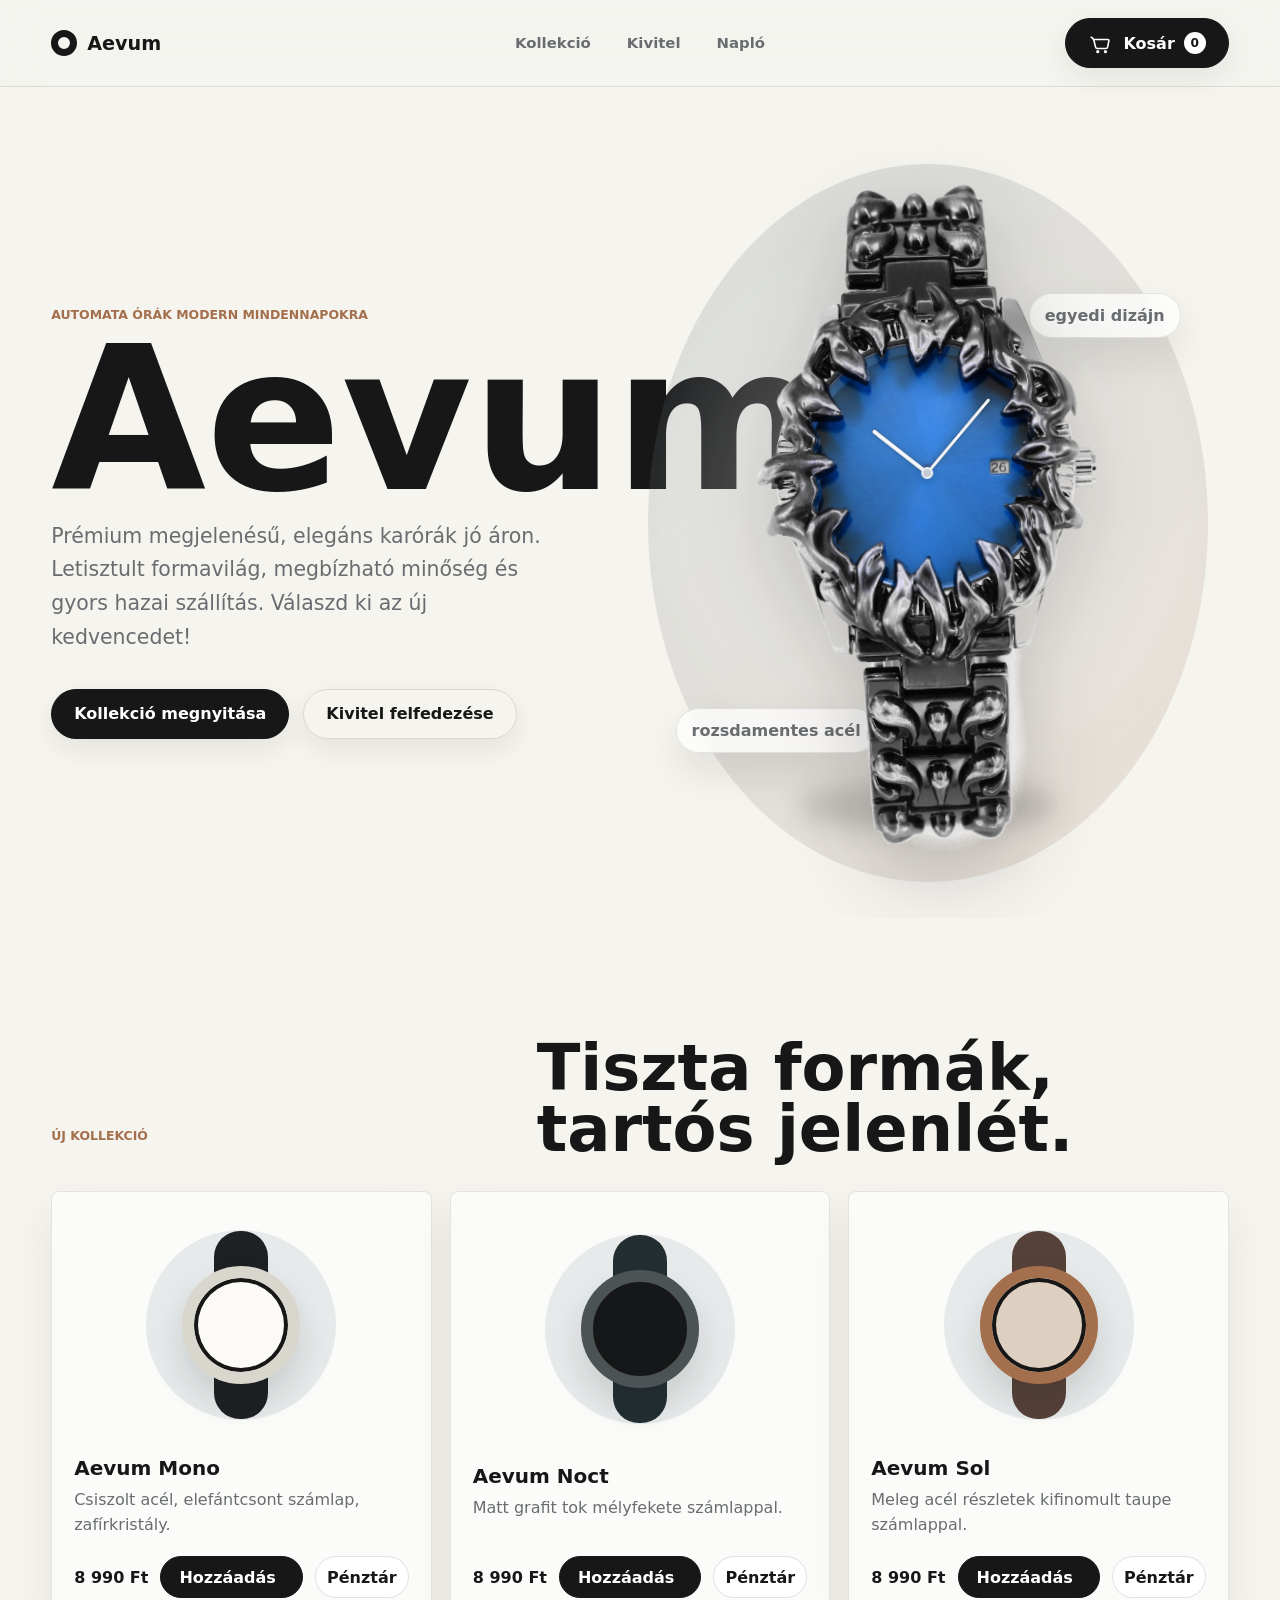
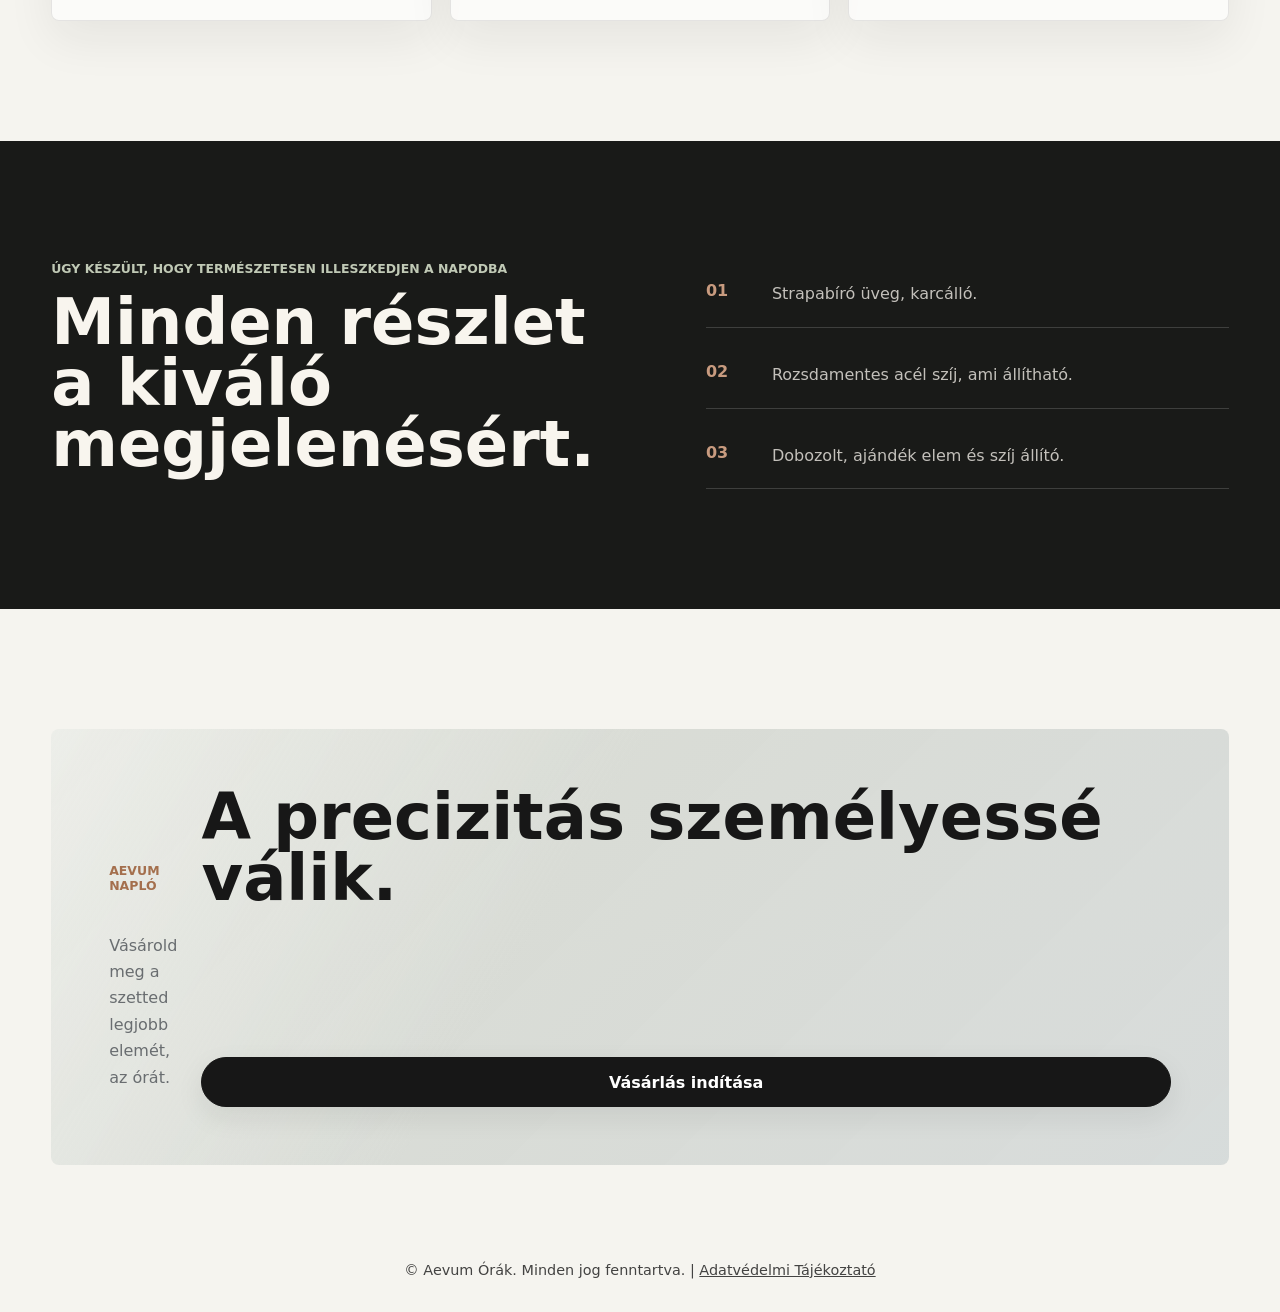
==== commit c2fe87fc: "Fix image source and update footer text" ====
--- a/index.html
+++ b/index.html
@@ -44,7 +44,7 @@
         <div class="watch-orbit image-orbit">
           <div class="watch-shadow image-shadow"></div>
           <div class="feature-watch-wrap" data-scroll-watch>
-            <img class="feature-watch-image" src="assets/aevum-feature-watch.png" alt="Aevum kék számlapos rozsdamentes acél óra">
+            <img class="feature-watch-image" src="aevum-feature-watch.png" alt="Aevum kék számlapos rozsdamentes acél óra">
             <div class="feature-watch-hands" aria-hidden="true">
               <span class="feature-hand feature-hour-hand"></span>
               <span class="feature-hand feature-minute-hand"></span>
@@ -138,7 +138,7 @@
     <section id="craft" class="section craft reveal">
       <div>
         <p class="eyebrow">Úgy készült, hogy természetesen illeszkedjen a napodba</p>
-        <h2>Minden részlet a kiválló megjelenésért.</h2>
+        <h2>Minden részlet a kiváló megjelenésért.</h2>
       </div>
       <div class="craft-list">
         <div>
@@ -166,6 +166,10 @@
     </section>
   </main>
 
+  <footer class="site-footer" style="text-align: center; padding: 20px; font-size: 0.9rem; opacity: 0.8;">
+    <p>&copy; Aevum Órák. Minden jog fenntartva. | <a href="adatvedelem.html" style="color: inherit; text-decoration: underline;">Adatvédelmi Tájékoztató</a></p>
+  </footer>
+
   <script src="app.js"></script>
 </body>
 </html>
--- a/styles.css
+++ b/styles.css
@@ -245,16 +245,14 @@
 }
 
 .bubble-button:hover {
-  transform: translateY(-3px);
-  box-shadow: 0 18px 38px rgba(23, 23, 23, 0.13);
   border-color: rgba(23, 23, 23, 0.2);
 }
 
-.bubble-button:hover::before {
+.bubble-button.pop::before {
   transform: translate3d(-10px, 2px, 0) scale(4.3);
 }
 
-.bubble-button:hover::after {
+.bubble-button.pop::after {
   transform: translate3d(16px, -4px, 0) scale(3.2);
 }
 
@@ -304,6 +302,79 @@
     radial-gradient(circle at 52% 42%, rgba(255, 255, 255, 0.95), rgba(255, 255, 255, 0.25) 37%, transparent 38%),
     linear-gradient(135deg, rgba(81, 108, 125, 0.18), rgba(164, 111, 77, 0.18));
   animation: breathe 7s ease-in-out infinite;
+}
+
+.image-orbit {
+  width: min(70vw, 560px);
+  min-height: min(76vw, 660px);
+  aspect-ratio: 0.78;
+  background:
+    radial-gradient(circle at 50% 48%, rgba(255, 255, 255, 0.72), rgba(255, 255, 255, 0.18) 38%, transparent 62%),
+    linear-gradient(135deg, rgba(81, 108, 125, 0.16), rgba(164, 111, 77, 0.14));
+  overflow: visible;
+}
+
+.feature-watch-wrap {
+  --watch-scroll-y: 0px;
+  --watch-scroll-rotate: 0deg;
+  position: relative;
+  z-index: 2;
+  display: block;
+  width: min(64%, 355px);
+  height: auto;
+  transform: translateY(var(--watch-scroll-y)) rotate(var(--watch-scroll-rotate));
+  transition: transform 120ms linear;
+  animation: imageFloat 5.4s ease-in-out infinite;
+}
+
+.feature-watch-image {
+  display: block;
+  width: 100%;
+  height: auto;
+  filter: drop-shadow(0 28px 42px rgba(23, 23, 23, 0.22));
+}
+
+.feature-watch-hands {
+  position: absolute;
+  inset: 0;
+  z-index: 3;
+  pointer-events: none;
+}
+
+.feature-hand {
+  position: absolute;
+  left: 50%;
+  top: 42.7%;
+  display: block;
+  border-radius: 999px;
+  background: #f7f8fb;
+  box-shadow: 0 0 0 1px rgba(18, 22, 26, 0.2), 0 2px 6px rgba(0, 0, 0, 0.22);
+  transform-origin: 50% 100%;
+}
+
+.feature-hour-hand {
+  width: 4px;
+  height: 10%;
+  transform: translate(-50%, -100%) rotate(var(--feature-hour-rotation, 310deg));
+}
+
+.feature-minute-hand {
+  width: 3px;
+  height: 14%;
+  transform: translate(-50%, -100%) rotate(var(--feature-minute-rotation, 42deg));
+}
+
+.feature-pin {
+  position: absolute;
+  left: 50%;
+  top: 42.7%;
+  width: 12px;
+  height: 12px;
+  border: 2px solid #eef1f5;
+  border-radius: 50%;
+  background: #c4cbd4;
+  box-shadow: 0 2px 8px rgba(0, 0, 0, 0.24);
+  transform: translate(-50%, -50%);
 }
 
 .watch-shadow {
@@ -315,6 +386,12 @@
   border-radius: 50%;
   filter: blur(12px);
   animation: shadowPulse 5s ease-in-out infinite;
+}
+
+.image-shadow {
+  bottom: 7%;
+  width: 46%;
+  height: 7%;
 }
 
 .watch {
@@ -575,17 +652,22 @@
 }
 
 .product-actions {
-  flex-wrap: wrap;
+  display: grid;
+  grid-template-columns: 1fr auto auto;
+  align-items: center;
+  gap: 12px;
 }
 
 .product-actions > span {
-  margin-right: auto;
+  margin-right: 0;
+  white-space: nowrap;
 }
 
 .quantity-control {
   display: inline-flex;
   align-items: center;
   gap: 8px;
+  white-space: nowrap;
 }
 
 .add-to-cart {
@@ -614,7 +696,8 @@
   display: inline-grid;
 }
 
-.plus-button {
+.plus-button,
+.minus-button {
   display: none;
   width: 42px;
   min-width: 42px;
@@ -624,8 +707,14 @@
   line-height: 1;
 }
 
-.quantity-control.added .plus-button {
+.quantity-control.added .plus-button,
+.quantity-control.added .minus-button {
   display: inline-flex;
+}
+
+.minus-button {
+  background: rgba(255, 255, 255, 0.68);
+  color: var(--ink);
 }
 
 .craft {
@@ -761,16 +850,197 @@
   gap: 4px;
 }
 
+.cart-line {
+  display: flex;
+  align-items: center;
+  justify-content: space-between;
+  gap: 16px;
+  width: 100%;
+  padding-top: 12px;
+  border-top: 1px solid rgba(23, 23, 23, 0.08);
+}
+
+.cart-total-line {
+  color: var(--ink);
+  font-weight: 800;
+}
+
+.discount-line {
+  color: #4f6346;
+}
+
+.discount-line em {
+  display: inline-flex;
+  margin-left: 6px;
+  padding: 4px 8px;
+  border-radius: 999px;
+  background: rgba(123, 138, 112, 0.16);
+  color: #3e5436;
+  font-style: normal;
+  font-weight: 900;
+  animation: discountPop 420ms cubic-bezier(0.2, 0.9, 0.2, 1) both;
+}
+
+.cart-remove {
+  width: 42px;
+  min-width: 42px;
+  min-height: 42px;
+  padding: 0;
+  box-shadow: none;
+}
+
+.trash-icon {
+  position: relative;
+  width: 16px;
+  height: 18px;
+  border: 2px solid currentColor;
+  border-top: 0;
+  border-radius: 0 0 4px 4px;
+}
+
+.trash-icon::before {
+  position: absolute;
+  left: -3px;
+  top: -6px;
+  width: 20px;
+  height: 2px;
+  border-radius: 999px;
+  background: currentColor;
+  content: "";
+}
+
+.trash-icon::after {
+  position: absolute;
+  left: 4px;
+  top: -10px;
+  width: 8px;
+  height: 4px;
+  border: 2px solid currentColor;
+  border-bottom: 0;
+  border-radius: 4px 4px 0 0;
+  content: "";
+}
+
 .empty-cart {
   margin: 0;
   line-height: 1.55;
 }
 
+.discount-panel {
+  display: grid;
+  gap: 12px;
+  padding: 14px;
+  border: 1px solid rgba(81, 108, 125, 0.2);
+  border-radius: 8px;
+  background:
+    linear-gradient(135deg, rgba(81, 108, 125, 0.12), rgba(123, 138, 112, 0.12)),
+    rgba(255, 255, 255, 0.52);
+  overflow: hidden;
+}
+
+.discount-choice-row {
+  display: grid;
+  grid-template-columns: repeat(2, minmax(0, 1fr));
+  gap: 10px;
+}
+
+.discount-choice {
+  min-height: 42px;
+  padding: 0 14px;
+  box-shadow: none;
+}
+
+.discount-choice.active {
+  background: var(--ink);
+  color: #fff;
+}
+
+.discount-entry {
+  display: none;
+  gap: 8px;
+  animation: discountReveal 360ms ease both;
+}
+
+.discount-panel.open .discount-entry {
+  display: grid;
+}
+
+.discount-input-row {
+  display: grid;
+  grid-template-columns: minmax(0, 1fr) auto;
+  gap: 10px;
+  align-items: center;
+}
+
+.discount-input-row input {
+  min-height: 44px;
+  border: 1px solid rgba(23, 23, 23, 0.14);
+  border-radius: 8px;
+  background: rgba(255, 255, 255, 0.82);
+  color: var(--ink);
+  font: inherit;
+  font-weight: 600;
+  padding: 0 14px;
+  outline: none;
+}
+
+.discount-input-row input:focus {
+  border-color: rgba(164, 111, 77, 0.72);
+  background: #fff;
+  box-shadow: 0 0 0 4px rgba(164, 111, 77, 0.13);
+}
+
+.discount-message {
+  margin: 0;
+  color: var(--muted);
+  line-height: 1.45;
+  font-size: 0.92rem;
+}
+
+.discount-message.error {
+  color: #9b3f32;
+  font-weight: 800;
+}
+
+.discount-message.success {
+  color: #4f6346;
+  font-weight: 800;
+}
+
+.discount-badge {
+  display: none;
+  width: max-content;
+  margin: 0;
+  padding: 8px 12px;
+  border-radius: 999px;
+  background: #171717;
+  color: #fff;
+  font-weight: 900;
+  box-shadow: 0 14px 30px rgba(23, 23, 23, 0.16);
+  animation: discountPop 420ms cubic-bezier(0.2, 0.9, 0.2, 1) both;
+}
+
+.discount-panel.applied .discount-badge {
+  display: inline-flex;
+}
+
 .checkout-form label {
   display: grid;
   gap: 8px;
   color: var(--ink);
   font-weight: 800;
+}
+
+.address-fields {
+  display: grid;
+  gap: 16px;
+}
+
+.field-note {
+  margin: 0;
+  color: var(--muted);
+  line-height: 1.55;
+  font-size: 0.95rem;
 }
 
 .checkout-form input,
@@ -869,6 +1139,16 @@
   }
 }
 
+@keyframes imageFloat {
+  0%,
+  100% {
+    margin-top: 0;
+  }
+  50% {
+    margin-top: -18px;
+  }
+}
+
 @keyframes breathe {
   0%,
   100% {
@@ -929,6 +1209,32 @@
   100% {
     opacity: 0;
     transform: translateX(36px) scale(0.32) rotate(0deg);
+  }
+}
+
+@keyframes discountReveal {
+  0% {
+    opacity: 0;
+    transform: translateY(-8px);
+  }
+  100% {
+    opacity: 1;
+    transform: translateY(0);
+  }
+}
+
+@keyframes discountPop {
+  0% {
+    opacity: 0;
+    transform: scale(0.82);
+  }
+  70% {
+    opacity: 1;
+    transform: scale(1.06);
+  }
+  100% {
+    opacity: 1;
+    transform: scale(1);
   }
 }
 
@@ -1004,18 +1310,22 @@
   }
 
   .product-actions .bubble-button {
-    width: 100%;
+    width: auto;
   }
 
   .quantity-control {
-    width: 100%;
-  }
-
-  .add-to-cart {
-    width: calc(100% - 50px);
-  }
-
-  .plus-button {
+    width: auto;
+  }
+
+  .product-actions .add-to-cart {
+    width: auto;
+  }
+
+  .product-actions .plus-button {
+    width: 42px;
+  }
+
+  .product-actions .minus-button {
     width: 42px;
   }
 
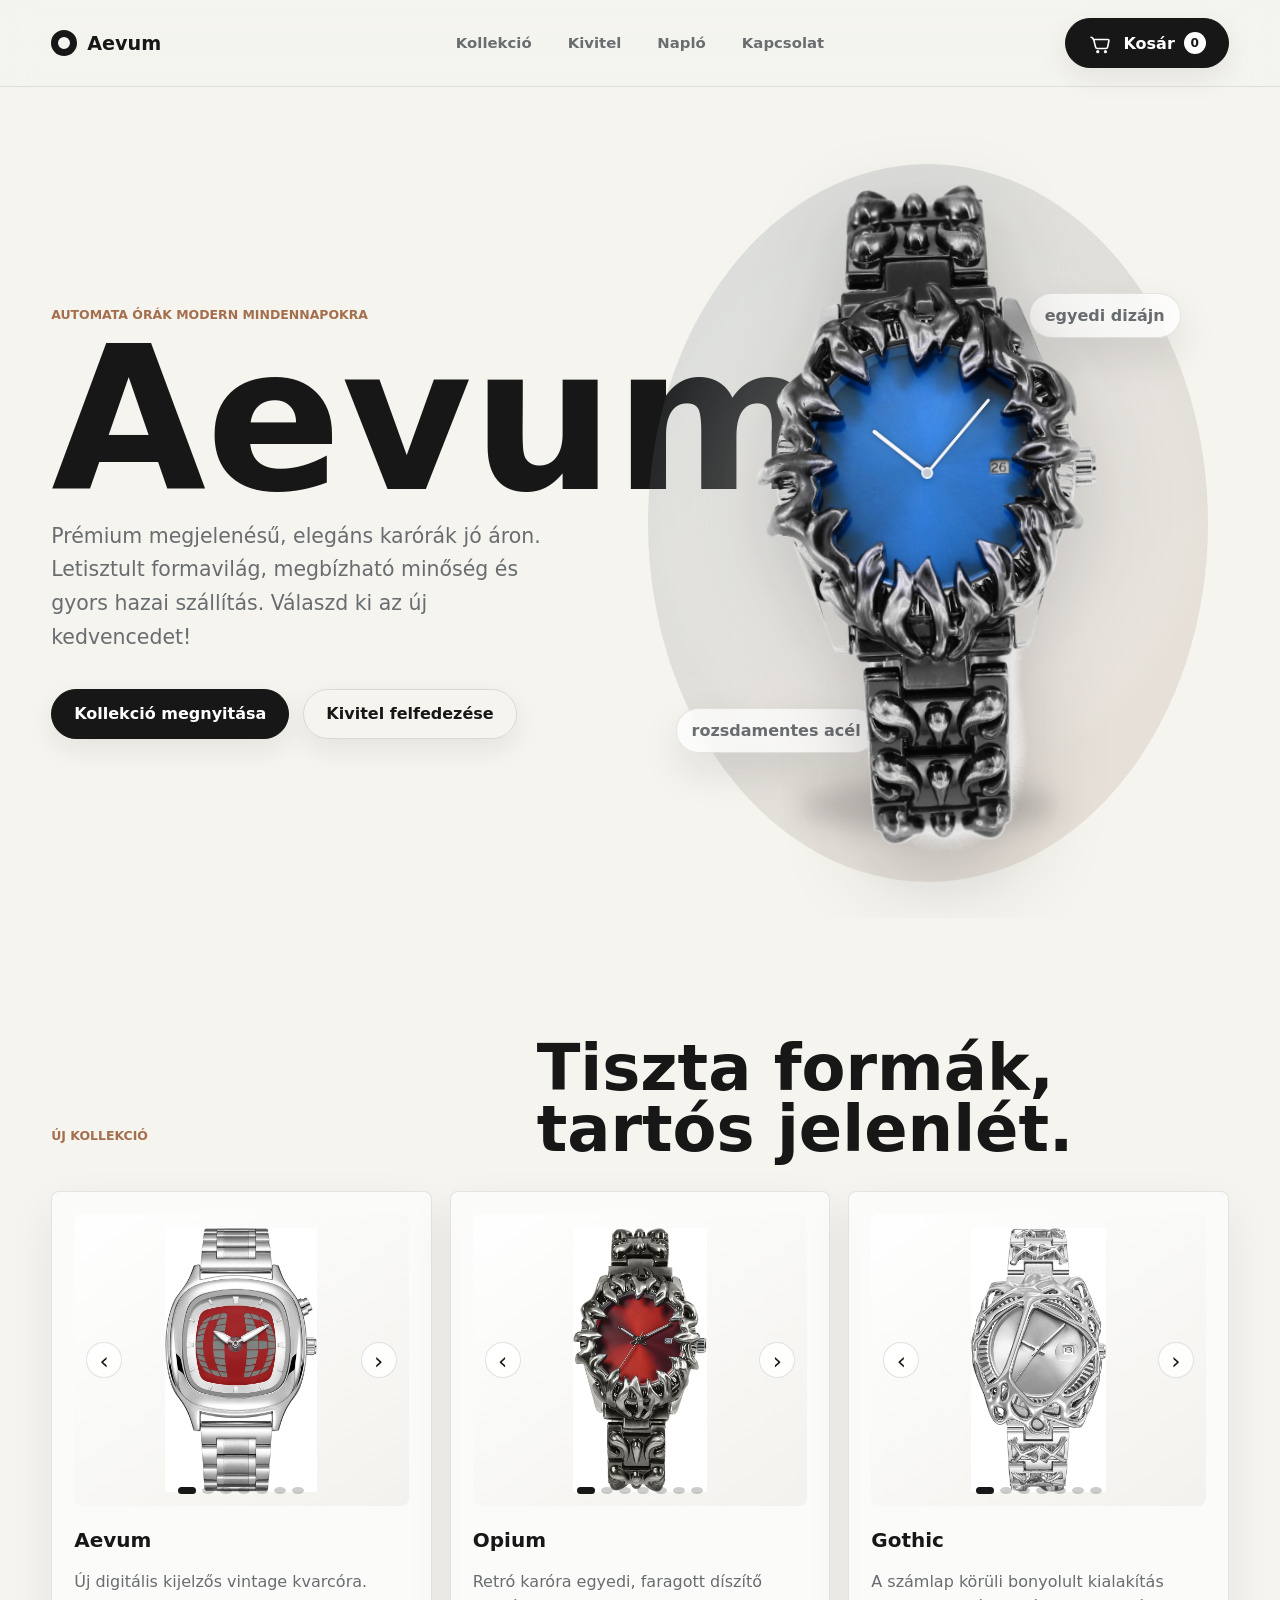
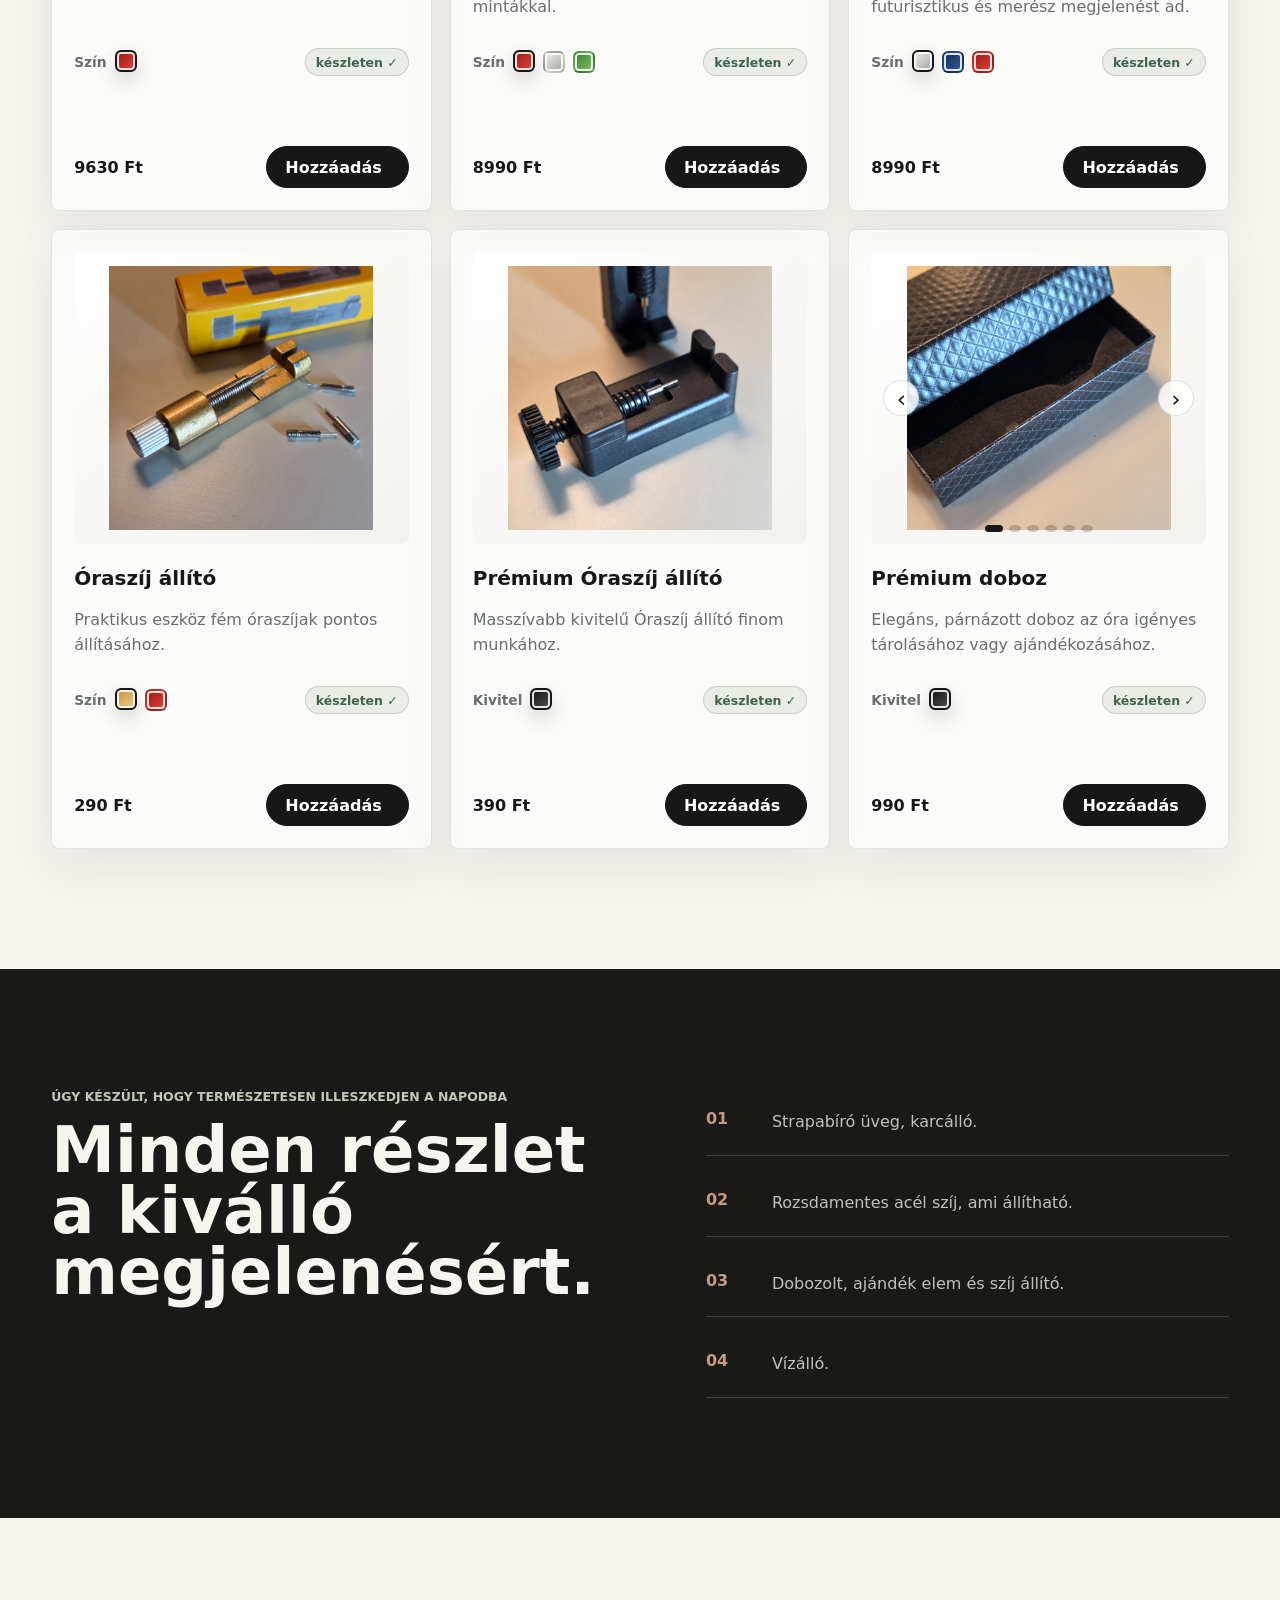
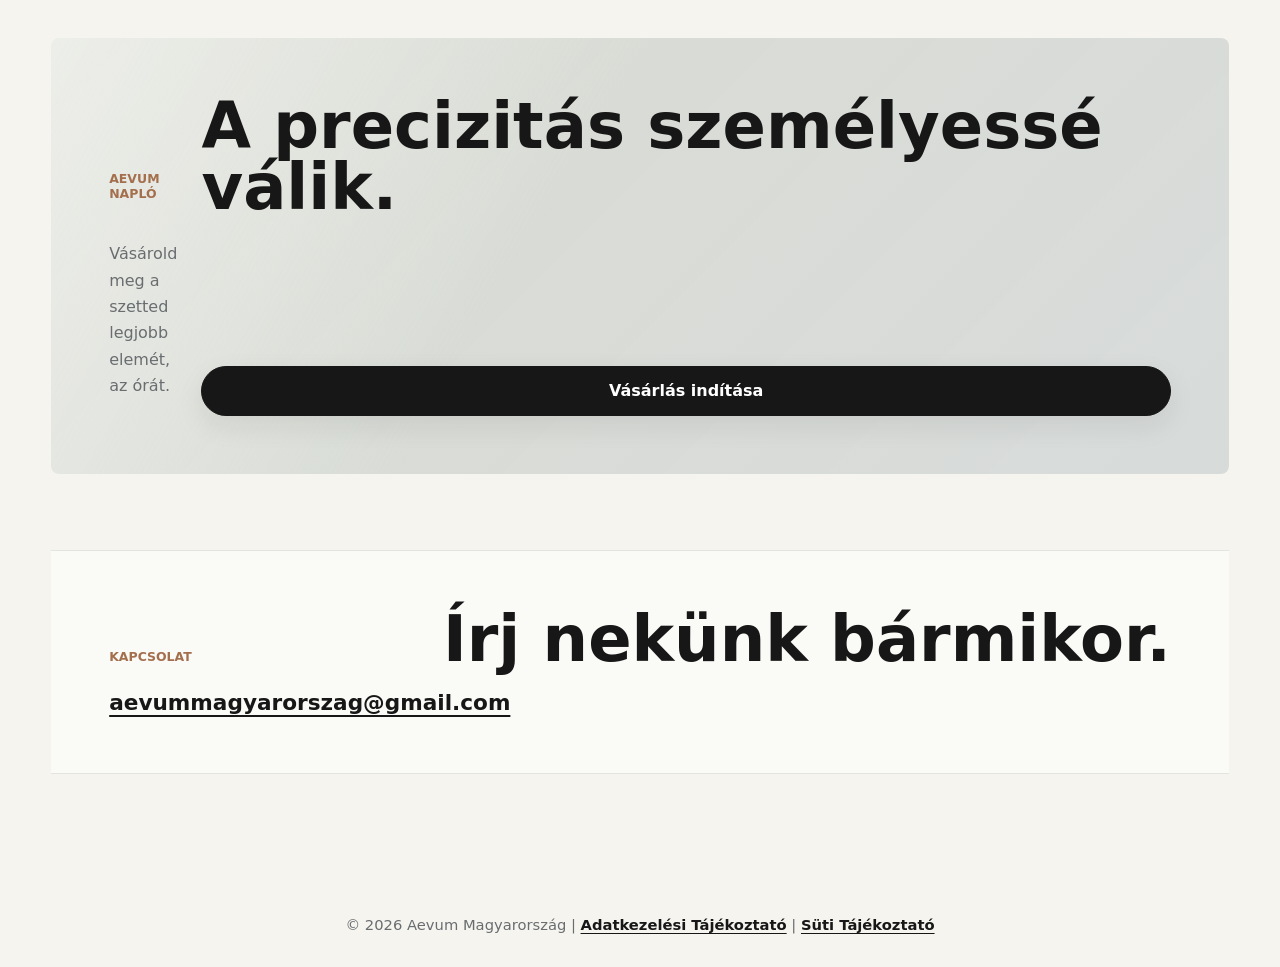
==== commit 88f46688: "Add files via upload" ====
--- a/index.html
+++ b/index.html
@@ -16,6 +16,7 @@
       <a href="#collection">Kollekció</a>
       <a href="#craft">Kivitel</a>
       <a href="#journal">Napló</a>
+      <a href="#contact">Kapcsolat</a>
     </nav>
     <a class="icon-button bubble-button primary cart-link" href="checkout.html" aria-label="Kosár megnyitása">
       <svg class="shopping-cart" xmlns="http://www.w3.org/2000/svg" viewBox="0 0 100 100" width="100" height="100" aria-hidden="true">
@@ -44,7 +45,7 @@
         <div class="watch-orbit image-orbit">
           <div class="watch-shadow image-shadow"></div>
           <div class="feature-watch-wrap" data-scroll-watch>
-            <img class="feature-watch-image" src="aevum-feature-watch.png" alt="Aevum kék számlapos rozsdamentes acél óra">
+            <img class="feature-watch-image" src="assets/aevum-feature-watch.png" alt="Aevum kék számlapos rozsdamentes acél óra">
             <div class="feature-watch-hands" aria-hidden="true">
               <span class="feature-hand feature-hour-hand"></span>
               <span class="feature-hand feature-minute-hand"></span>
@@ -64,72 +65,188 @@
       </div>
 
       <div class="product-grid">
-        <article class="product-card reveal">
-          <div class="mini-watch silver">
-            <span class="mini-strap"></span>
-            <span class="mini-case"></span>
-          </div>
-          <div>
-            <h3>Aevum Mono</h3>
-            <p>Csiszolt acél, elefántcsont számlap, zafírkristály.</p>
-          </div>
-          <div class="card-footer product-actions">
-            <span>8 990 Ft</span>
-            <div class="quantity-control" data-product-control="mono">
-              <button class="bubble-button primary small add-to-cart" type="button" data-product="mono">
-                <span class="add-label">Hozzáadás</span>
-                <span class="item-count" data-item-count="mono">0</span>
-              </button>
-              <button class="minus-button bubble-button primary" type="button" data-minus-product="mono" aria-label="Egy Aevum Mono kivétele">-</button>
-              <button class="plus-button bubble-button primary" type="button" data-plus-product="mono" aria-label="Még egy Aevum Mono hozzáadása">+</button>
-            </div>
-            <a class="bubble-button small" href="checkout.html?ora=Aevum%20Mono">Pénztár</a>
-          </div>
-        </article>
-
-        <article class="product-card reveal">
-          <div class="mini-watch graphite">
-            <span class="mini-strap"></span>
-            <span class="mini-case"></span>
-          </div>
-          <div>
-            <h3>Aevum Noct</h3>
-            <p>Matt grafit tok mélyfekete számlappal.</p>
-          </div>
-          <div class="card-footer product-actions">
-            <span>8 990 Ft</span>
-            <div class="quantity-control" data-product-control="noct">
-              <button class="bubble-button primary small add-to-cart" type="button" data-product="noct">
-                <span class="add-label">Hozzáadás</span>
-                <span class="item-count" data-item-count="noct">0</span>
-              </button>
-              <button class="minus-button bubble-button primary" type="button" data-minus-product="noct" aria-label="Egy Aevum Noct kivétele">-</button>
-              <button class="plus-button bubble-button primary" type="button" data-plus-product="noct" aria-label="Még egy Aevum Noct hozzáadása">+</button>
-            </div>
-            <a class="bubble-button small" href="checkout.html?ora=Aevum%20Noct">Pénztár</a>
-          </div>
-        </article>
-
-        <article class="product-card reveal">
-          <div class="mini-watch copper">
-            <span class="mini-strap"></span>
-            <span class="mini-case"></span>
-          </div>
-          <div>
-            <h3>Aevum Sol</h3>
-            <p>Meleg acél részletek kifinomult taupe számlappal.</p>
-          </div>
-          <div class="card-footer product-actions">
-            <span>8 990 Ft</span>
-            <div class="quantity-control" data-product-control="sol">
-              <button class="bubble-button primary small add-to-cart" type="button" data-product="sol">
-                <span class="add-label">Hozzáadás</span>
-                <span class="item-count" data-item-count="sol">0</span>
-              </button>
-              <button class="minus-button bubble-button primary" type="button" data-minus-product="sol" aria-label="Egy Aevum Sol kivétele">-</button>
-              <button class="plus-button bubble-button primary" type="button" data-plus-product="sol" aria-label="Még egy Aevum Sol hozzáadása">+</button>
-            </div>
-            <a class="bubble-button small" href="checkout.html?ora=Aevum%20Sol">Pénztár</a>
+        <article class="product-card reveal" data-product-card="aevum" data-default-product="aevum">
+          <div class="product-media">
+            <button class="gallery-button gallery-prev" type="button" data-gallery-prev aria-label="Előző Aevum kép">‹</button>
+            <img class="product-image" data-gallery-image data-zoomable-image src="assets/products/aevum-1.webp" alt="Aevum óra piros digitális számlappal">
+            <button class="gallery-button gallery-next" type="button" data-gallery-next aria-label="Következő Aevum kép">›</button>
+            <div class="gallery-dots" data-gallery-dots aria-label="Aevum képek"></div>
+          </div>
+          <div class="product-copy">
+            <h3>Aevum</h3>
+            <p>Új digitális kijelzős vintage kvarcóra.</p>
+            <div class="product-meta-row">
+              <div class="color-picker" aria-label="Aevum színválasztó">
+                <span>Szín</span>
+                <button class="color-swatch red active" type="button" data-variant="aevum" aria-label="Piros Aevum" title="Piros Aevum"></button>
+              </div>
+              <span class="stock-pill">készleten ✓</span>
+            </div>
+          </div>
+          <div class="card-footer product-actions">
+            <span class="product-price" data-product-price>9 630 Ft</span>
+            <div class="quantity-control" data-product-control="aevum">
+              <button class="bubble-button primary small add-to-cart" type="button" data-product="aevum">
+                <span class="add-label">Hozzáadás</span>
+                <span class="item-count" data-item-count="aevum">0</span>
+              </button>
+              <button class="minus-button bubble-button primary" type="button" data-minus-product="aevum" aria-label="Egy Aevum kivétele">-</button>
+              <button class="plus-button bubble-button primary" type="button" data-plus-product="aevum" aria-label="Még egy Aevum hozzáadása">+</button>
+            </div>
+          </div>
+        </article>
+
+        <article class="product-card reveal" data-product-card="opium" data-default-product="opium-red">
+          <div class="product-media">
+            <button class="gallery-button gallery-prev" type="button" data-gallery-prev aria-label="Előző Opium kép">‹</button>
+            <img class="product-image" data-gallery-image data-zoomable-image src="assets/products/opium-red-1.jpg" alt="Opium óra piros számlappal">
+            <button class="gallery-button gallery-next" type="button" data-gallery-next aria-label="Következő Opium kép">›</button>
+            <div class="gallery-dots" data-gallery-dots aria-label="Opium képek"></div>
+          </div>
+          <div class="product-copy">
+            <h3>Opium</h3>
+            <p>Retró karóra egyedi, faragott díszítő mintákkal.</p>
+            <div class="product-meta-row">
+              <div class="color-picker" aria-label="Opium színválasztó">
+                <span>Szín</span>
+                <button class="color-swatch red active" type="button" data-variant="opium-red" aria-label="Piros Opium" title="Piros Opium"></button>
+                <button class="color-swatch silver" type="button" data-variant="opium-silver" aria-label="Ezüst Opium" title="Ezüst Opium"></button>
+                <button class="color-swatch green" type="button" data-variant="opium-green" aria-label="Zöld Opium" title="Zöld Opium"></button>
+              </div>
+              <span class="stock-pill">készleten ✓</span>
+            </div>
+          </div>
+          <div class="card-footer product-actions">
+            <span class="product-price" data-product-price>8 990 Ft</span>
+            <div class="quantity-control" data-product-control="opium-red">
+              <button class="bubble-button primary small add-to-cart" type="button" data-product="opium-red">
+                <span class="add-label">Hozzáadás</span>
+                <span class="item-count" data-item-count="opium-red">0</span>
+              </button>
+              <button class="minus-button bubble-button primary" type="button" data-minus-product="opium-red" aria-label="Egy Opium kivétele">-</button>
+              <button class="plus-button bubble-button primary" type="button" data-plus-product="opium-red" aria-label="Még egy Opium hozzáadása">+</button>
+            </div>
+          </div>
+        </article>
+
+        <article class="product-card reveal" data-product-card="gothic" data-default-product="gothic-silver">
+          <div class="product-media">
+            <button class="gallery-button gallery-prev" type="button" data-gallery-prev aria-label="Előző Gothic kép">‹</button>
+            <img class="product-image" data-gallery-image data-zoomable-image src="assets/products/gothic-silver-1.jpg" alt="Gothic óra ezüst számlappal">
+            <button class="gallery-button gallery-next" type="button" data-gallery-next aria-label="Következő Gothic kép">›</button>
+            <div class="gallery-dots" data-gallery-dots aria-label="Gothic képek"></div>
+          </div>
+          <div class="product-copy">
+            <h3>Gothic</h3>
+            <p>A számlap körüli bonyolult kialakítás futurisztikus és merész megjelenést ad.</p>
+            <div class="product-meta-row">
+              <div class="color-picker" aria-label="Gothic színválasztó">
+                <span>Szín</span>
+                <button class="color-swatch silver active" type="button" data-variant="gothic-silver" aria-label="Ezüst Gothic" title="Ezüst Gothic"></button>
+                <button class="color-swatch blue" type="button" data-variant="gothic-blue" aria-label="Kék Gothic" title="Kék Gothic"></button>
+                <button class="color-swatch red" type="button" data-variant="gothic-red" aria-label="Piros Gothic" title="Piros Gothic"></button>
+              </div>
+              <span class="stock-pill">készleten ✓</span>
+            </div>
+          </div>
+          <div class="card-footer product-actions">
+            <span class="product-price" data-product-price>8 990 Ft</span>
+            <div class="quantity-control" data-product-control="gothic-silver">
+              <button class="bubble-button primary small add-to-cart" type="button" data-product="gothic-silver">
+                <span class="add-label">Hozzáadás</span>
+                <span class="item-count" data-item-count="gothic-silver">0</span>
+              </button>
+              <button class="minus-button bubble-button primary" type="button" data-minus-product="gothic-silver" aria-label="Egy Gothic kivétele">-</button>
+              <button class="plus-button bubble-button primary" type="button" data-plus-product="gothic-silver" aria-label="Még egy Gothic hozzáadása">+</button>
+            </div>
+          </div>
+        </article>
+
+        <article class="product-card reveal" data-product-card="strap-adjuster" data-default-product="strap-adjuster-gold">
+          <div class="product-media">
+            <img class="product-image" data-gallery-image data-zoomable-image src="assets/products/strap-adjuster-gold.jpg" alt="Óraszíj állító arany színben">
+          </div>
+          <div class="product-copy">
+            <h3>Óraszíj állító</h3>
+            <p>Praktikus eszköz fém óraszíjak pontos állításához.</p>
+            <div class="product-meta-row">
+              <div class="color-picker" aria-label="Óraszíj állító színválasztó">
+                <span>Szín</span>
+                <button class="color-swatch gold active" type="button" data-variant="strap-adjuster-gold" aria-label="Arany Óraszíj állító" title="Arany Óraszíj állító"></button>
+                <button class="color-swatch red" type="button" data-variant="strap-adjuster-red" aria-label="Piros Óraszíj állító" title="Piros Óraszíj állító"></button>
+              </div>
+              <span class="stock-pill">készleten ✓</span>
+            </div>
+          </div>
+          <div class="card-footer product-actions">
+            <span class="product-price" data-product-price>290 Ft</span>
+            <div class="quantity-control" data-product-control="strap-adjuster-gold">
+              <button class="bubble-button primary small add-to-cart" type="button" data-product="strap-adjuster-gold">
+                <span class="add-label">Hozzáadás</span>
+                <span class="item-count" data-item-count="strap-adjuster-gold">0</span>
+              </button>
+              <button class="minus-button bubble-button primary" type="button" data-minus-product="strap-adjuster-gold" aria-label="Egy Óraszíj állító kivétele">-</button>
+              <button class="plus-button bubble-button primary" type="button" data-plus-product="strap-adjuster-gold" aria-label="Még egy Óraszíj állító hozzáadása">+</button>
+            </div>
+          </div>
+        </article>
+
+        <article class="product-card reveal" data-product-card="premium-adjuster" data-default-product="premium-adjuster">
+          <div class="product-media">
+            <img class="product-image" data-gallery-image data-zoomable-image src="assets/products/premium-adjuster.jpg" alt="Prémium Óraszíj állító fekete színben">
+          </div>
+          <div class="product-copy">
+            <h3>Prémium Óraszíj állító</h3>
+            <p>Masszívabb kivitelű Óraszíj állító finom munkához.</p>
+            <div class="product-meta-row">
+              <div class="color-picker" aria-label="Prémium Óraszíj állító színválasztó">
+                <span>Kivitel</span>
+                <button class="color-swatch black active" type="button" data-variant="premium-adjuster" aria-label="Fekete prémium Óraszíj állító" title="Fekete prémium Óraszíj állító"></button>
+              </div>
+              <span class="stock-pill">készleten ✓</span>
+            </div>
+          </div>
+          <div class="card-footer product-actions">
+            <span class="product-price" data-product-price>390 Ft</span>
+            <div class="quantity-control" data-product-control="premium-adjuster">
+              <button class="bubble-button primary small add-to-cart" type="button" data-product="premium-adjuster">
+                <span class="add-label">Hozzáadás</span>
+                <span class="item-count" data-item-count="premium-adjuster">0</span>
+              </button>
+              <button class="minus-button bubble-button primary" type="button" data-minus-product="premium-adjuster" aria-label="Egy Prémium Óraszíj állító kivétele">-</button>
+              <button class="plus-button bubble-button primary" type="button" data-plus-product="premium-adjuster" aria-label="Még egy Prémium Óraszíj állító hozzáadása">+</button>
+            </div>
+          </div>
+        </article>
+
+        <article class="product-card reveal" data-product-card="premium-box" data-default-product="premium-box">
+          <div class="product-media">
+            <button class="gallery-button gallery-prev" type="button" data-gallery-prev aria-label="Előző Prémium doboz kép">‹</button>
+            <img class="product-image" data-gallery-image data-zoomable-image src="assets/products/premium-box-1.jpg" alt="Prémium óradoboz">
+            <button class="gallery-button gallery-next" type="button" data-gallery-next aria-label="Következő Prémium doboz kép">›</button>
+            <div class="gallery-dots" data-gallery-dots aria-label="Prémium doboz képek"></div>
+          </div>
+          <div class="product-copy">
+            <h3>Prémium doboz</h3>
+            <p>Elegáns, párnázott doboz az óra igényes tárolásához vagy ajándékozásához.</p>
+            <div class="product-meta-row">
+              <div class="color-picker" aria-label="Prémium doboz színválasztó">
+                <span>Kivitel</span>
+                <button class="color-swatch black active" type="button" data-variant="premium-box" aria-label="Fekete prémium doboz" title="Fekete prémium doboz"></button>
+              </div>
+              <span class="stock-pill">készleten ✓</span>
+            </div>
+          </div>
+          <div class="card-footer product-actions">
+            <span class="product-price" data-product-price>990 Ft</span>
+            <div class="quantity-control" data-product-control="premium-box">
+              <button class="bubble-button primary small add-to-cart" type="button" data-product="premium-box">
+                <span class="add-label">Hozzáadás</span>
+                <span class="item-count" data-item-count="premium-box">0</span>
+              </button>
+              <button class="minus-button bubble-button primary" type="button" data-minus-product="premium-box" aria-label="Egy Prémium doboz kivétele">-</button>
+              <button class="plus-button bubble-button primary" type="button" data-plus-product="premium-box" aria-label="Még egy Prémium doboz hozzáadása">+</button>
+            </div>
           </div>
         </article>
       </div>
@@ -138,7 +255,7 @@
     <section id="craft" class="section craft reveal">
       <div>
         <p class="eyebrow">Úgy készült, hogy természetesen illeszkedjen a napodba</p>
-        <h2>Minden részlet a kiváló megjelenésért.</h2>
+        <h2>Minden részlet a kiválló megjelenésért.</h2>
       </div>
       <div class="craft-list">
         <div>
@@ -152,6 +269,10 @@
         <div>
           <span>03</span>
           <p>Dobozolt, ajándék elem és szíj állító.</p>
+        </div>
+        <div>
+          <span>04</span>
+          <p>Vízálló.</p>
         </div>
       </div>
     </section>
@@ -164,11 +285,59 @@
         <a class="bubble-button primary" href="checkout.html">Vásárlás indítása</a>
       </div>
     </section>
+
+    <section id="contact" class="section contact-section">
+      <div class="contact-panel reveal">
+        <div class="contact-info">
+          <p class="eyebrow">Kapcsolat</p>
+          <h2>Írj nekünk bármikor.</h2>
+          <a class="contact-email" href="mailto:aevummagyarorszag@gmail.com">aevummagyarorszag@gmail.com</a>
+        </div>
+
+      </div>
+    </section>
   </main>
 
-  <footer class="site-footer" style="text-align: center; padding: 20px; font-size: 0.9rem; opacity: 0.8;">
-    <p>&copy; Aevum Órák. Minden jog fenntartva. | <a href="adatvedelem.html" style="color: inherit; text-decoration: underline;">Adatvédelmi Tájékoztató</a></p>
+  <footer class="site-footer">
+    <p>© 2026 Aevum Magyarország | <button class="footer-link" type="button" data-open-privacy>Adatkezelési Tájékoztató</button> | <button class="footer-link" type="button" data-open-cookie>Süti Tájékoztató</button></p>
   </footer>
+
+  <div class="privacy-modal" id="privacyModal" hidden>
+    <div class="privacy-modal-backdrop" data-privacy-close></div>
+    <section class="privacy-dialog" role="dialog" aria-modal="true" aria-labelledby="privacyTitle">
+      <button class="privacy-close" type="button" data-close-privacy aria-label="Bezárás">×</button>
+      <h2 id="privacyTitle">Adatkezelési Tájékoztató</h2>
+      <div class="privacy-text" data-privacy-content></div>
+    </section>
+  </div>
+
+  <div class="privacy-modal" id="cookieModal" hidden>
+    <div class="privacy-modal-backdrop" data-cookie-close></div>
+    <section class="privacy-dialog" role="dialog" aria-modal="true" aria-labelledby="cookieTitle">
+      <button class="privacy-close" type="button" data-close-cookie aria-label="Bezárás">×</button>
+      <h2 id="cookieTitle">Süti Tájékoztató</h2>
+      <div class="privacy-text">
+        <p>Weboldalunk kizárólag a technikai működéshez elengedhetetlen (alapvető) sütiket használ a GitHub Pages és a Google Forms szolgáltatások keretében. Ezek a fájlok nem gyűjtenek személyes adatokat, és nem alkalmasak a felhasználók követésére.</p>
+        <p>A sütik használatát a böngésződ beállításaiban bármikor korlátozhatod vagy törölheted.</p>
+        <p><strong>Adatkezelő:</strong> Aevum<br><strong>Kapcsolat:</strong> aevummagyarorszag@gmail.com</p>
+      </div>
+    </section>
+  </div>
+
+
+  <div class="image-zoom-modal" id="imageZoomModal" hidden>
+    <div class="image-zoom-backdrop" data-image-zoom-close></div>
+    <section class="image-zoom-dialog" role="dialog" aria-modal="true" aria-label="Termékkép nagyítása">
+      <button class="image-zoom-close" type="button" data-close-image-zoom aria-label="Bezárás">×</button>
+      <div class="image-zoom-frame">
+        <img id="imageZoomImage" class="image-zoom-image" alt="">
+      </div>
+      <div class="zoom-controls" aria-label="Nagyítás vezérlése">
+        <button class="bubble-button small" type="button" data-zoom-out aria-label="Kicsinyítés">-</button>
+        <button class="bubble-button small primary" type="button" data-zoom-in aria-label="Nagyítás">+</button>
+      </div>
+    </section>
+  </div>
 
   <script src="app.js"></script>
 </body>
--- a/styles.css
+++ b/styles.css
@@ -776,6 +776,75 @@
   line-height: 1.65;
 }
 
+.contact-section {
+  padding-top: 0;
+}
+
+.contact-panel {
+  display: grid;
+  grid-template-columns: minmax(0, 0.9fr) minmax(320px, 1fr);
+  gap: clamp(22px, 5vw, 64px);
+  align-items: start;
+  padding: clamp(28px, 5vw, 58px);
+  border-top: 1px solid var(--line);
+  border-bottom: 1px solid var(--line);
+  background: rgba(255, 255, 255, 0.48);
+}
+
+.contact-info h2 {
+  margin-bottom: 16px;
+}
+
+.contact-email {
+  display: inline-flex;
+  color: var(--ink);
+  font-size: clamp(1rem, 2.1vw, 1.35rem);
+  font-weight: 800;
+  text-decoration: underline;
+  text-underline-offset: 5px;
+}
+
+.subscribe-form {
+  display: grid;
+  gap: 16px;
+}
+
+.subscribe-form p:not(.eyebrow),
+.subscribe-message {
+  margin: 0;
+  color: var(--muted);
+  line-height: 1.55;
+}
+
+.subscribe-row {
+  display: grid;
+  grid-template-columns: minmax(0, 1fr) auto;
+  gap: 10px;
+}
+
+.subscribe-row input {
+  width: 100%;
+  min-height: 48px;
+  border: 1px solid rgba(23, 23, 23, 0.14);
+  border-radius: 999px;
+  padding: 0 18px;
+  background: rgba(255, 255, 255, 0.88);
+  color: var(--ink);
+  font: inherit;
+  outline: none;
+  transition: border-color 180ms ease, box-shadow 180ms ease;
+}
+
+.subscribe-row input:focus {
+  border-color: rgba(23, 23, 23, 0.42);
+  box-shadow: 0 0 0 4px rgba(49, 116, 198, 0.12);
+}
+
+.subscribe-message.success {
+  color: #3f6549;
+  font-weight: 800;
+}
+
 .checkout-hero {
   display: grid;
   grid-template-columns: minmax(0, 0.82fr) minmax(340px, 1.18fr);
@@ -1085,10 +1154,129 @@
   margin-top: 8px;
 }
 
+.privacy-consent {
+  display: grid;
+  grid-template-columns: 20px 1fr;
+  gap: 9px;
+  align-items: start;
+  padding: 12px 13px;
+  border: 1px solid rgba(23, 23, 23, 0.1);
+  border-radius: 8px;
+  background: rgba(255, 255, 255, 0.56);
+  color: var(--muted);
+  line-height: 1.35;
+  font-size: 0.82rem;
+  font-weight: 500;
+}
+
+.privacy-consent span {
+  display: flex;
+  flex-wrap: wrap;
+  align-items: baseline;
+  gap: 0 4px;
+}
+
+.privacy-consent input {
+  width: 18px;
+  height: 18px;
+  min-height: 18px;
+  margin-top: 2px;
+  accent-color: var(--ink);
+}
+
+.privacy-link {
+  appearance: none;
+  border: 0;
+  background: transparent;
+  padding: 0;
+  color: var(--ink);
+  text-decoration: underline;
+  text-underline-offset: 3px;
+  font: inherit;
+  font-weight: 600;
+  cursor: pointer;
+}
+
 .form-note {
   margin: 0;
   line-height: 1.55;
   font-size: 0.95rem;
+}
+
+.privacy-modal[hidden] {
+  display: none;
+}
+
+.privacy-modal {
+  position: fixed;
+  inset: 0;
+  z-index: 100;
+  display: grid;
+  place-items: center;
+  padding: 18px;
+}
+
+.privacy-modal-backdrop {
+  position: absolute;
+  inset: 0;
+  background: rgba(0, 0, 0, 0.45);
+}
+
+.privacy-dialog {
+  position: relative;
+  z-index: 1;
+  width: min(680px, 100%);
+  max-height: min(82vh, 760px);
+  overflow: auto;
+  background: #fff;
+  color: #171717;
+  border: 1px solid rgba(23, 23, 23, 0.16);
+  border-radius: 6px;
+  padding: 24px;
+  box-shadow: 0 18px 60px rgba(0, 0, 0, 0.22);
+}
+
+.privacy-dialog h2 {
+  margin: 0 0 16px;
+  font-size: 1.35rem;
+}
+
+.privacy-text {
+  display: grid;
+  gap: 11px;
+  font-size: 0.95rem;
+  line-height: 1.58;
+}
+
+.privacy-text p {
+  margin: 0;
+}
+
+.privacy-text h3 {
+  margin: 12px 0 0;
+  font-size: 1rem;
+  line-height: 1.35;
+}
+
+.privacy-owner {
+  margin-top: 16px !important;
+  padding-top: 14px;
+  border-top: 1px solid #ddd;
+}
+
+.privacy-close {
+  position: absolute;
+  top: 10px;
+  right: 12px;
+  width: 34px;
+  height: 34px;
+  border: 1px solid #ddd;
+  border-radius: 50%;
+  background: #fff;
+  color: #171717;
+  font-size: 1.5rem;
+  line-height: 1;
+  cursor: pointer;
 }
 
 .checkout-form.submitted .form-note {
@@ -1251,6 +1439,7 @@
   .section-heading,
   .craft,
   .journal-panel,
+  .contact-panel,
   .checkout-hero {
     grid-template-columns: 1fr;
   }
@@ -1274,6 +1463,10 @@
 
   .journal-panel {
     align-items: start;
+  }
+
+  .subscribe-row {
+    grid-template-columns: 1fr;
   }
 
   .checkout-copy {
@@ -1361,3 +1554,441 @@
     transition-duration: 0.001ms !important;
   }
 }
+
+
+.product-card {
+  align-content: start;
+  min-height: 620px;
+  gap: 18px;
+}
+
+.product-media {
+  position: relative;
+  display: grid;
+  place-items: center;
+  min-height: 292px;
+  margin-bottom: 4px;
+  border-radius: 8px;
+  background: linear-gradient(145deg, rgba(255, 255, 255, 0.92), rgba(239, 238, 233, 0.72));
+  overflow: hidden;
+}
+
+.product-image {
+  width: 100%;
+  height: 292px;
+  object-fit: contain;
+  padding: 14px;
+  transition: transform 220ms ease, opacity 180ms ease;
+}
+
+.product-card:hover .product-image {
+  transform: scale(1.035);
+}
+
+.gallery-button {
+  position: absolute;
+  top: 50%;
+  z-index: 2;
+  display: grid;
+  place-items: center;
+  width: 36px;
+  height: 36px;
+  border: 1px solid rgba(23, 23, 23, 0.12);
+  border-radius: 50%;
+  background: rgba(255, 255, 255, 0.84);
+  color: var(--ink);
+  font-size: 1.45rem;
+  line-height: 1;
+  cursor: pointer;
+  transform: translateY(-50%);
+  transition: transform 180ms ease, background 180ms ease;
+}
+
+.gallery-button:hover {
+  background: #fff;
+  transform: translateY(-50%) scale(1.08);
+}
+
+.gallery-prev {
+  left: 12px;
+}
+
+.gallery-next {
+  right: 12px;
+}
+
+.gallery-dots {
+  position: absolute;
+  left: 50%;
+  bottom: 12px;
+  display: flex;
+  gap: 6px;
+  transform: translateX(-50%);
+}
+
+.gallery-dot {
+  width: 7px;
+  height: 7px;
+  border: 0;
+  border-radius: 50%;
+  background: rgba(23, 23, 23, 0.22);
+  cursor: pointer;
+}
+
+.gallery-dot.active {
+  width: 18px;
+  border-radius: 999px;
+  background: var(--ink);
+}
+
+.product-copy {
+  display: grid;
+  gap: 10px;
+}
+
+.color-picker {
+  display: flex;
+  align-items: center;
+  gap: 8px;
+  margin-top: 4px;
+  color: var(--muted);
+  font-size: 0.86rem;
+  font-weight: 800;
+}
+
+.color-swatch {
+  width: 22px;
+  height: 22px;
+  border: 2px solid rgba(23, 23, 23, 0.12);
+  border-radius: 6px;
+  cursor: pointer;
+  box-shadow: inset 0 0 0 2px rgba(255, 255, 255, 0.86);
+  transition: transform 180ms ease, border-color 180ms ease, box-shadow 180ms ease;
+}
+
+.color-swatch:hover,
+.color-swatch.active {
+  border-color: var(--ink);
+  transform: translateY(-1px);
+  box-shadow: inset 0 0 0 2px rgba(255, 255, 255, 0.86), 0 8px 18px rgba(23, 23, 23, 0.16);
+}
+
+.color-swatch.red {
+  background: linear-gradient(135deg, #9d1618, #e04335);
+}
+
+.color-swatch.silver {
+  background: linear-gradient(135deg, #f4f3ed, #9ca19a);
+}
+
+.color-swatch.green {
+  background: linear-gradient(135deg, #2f7a35, #8bc35f);
+}
+
+.color-swatch.blue {
+  background: linear-gradient(135deg, #102a52, #315f96);
+}
+
+@media (max-width: 520px) {
+  .product-card {
+    min-height: 0;
+  }
+
+  .product-media {
+    min-height: 250px;
+  }
+
+  .product-image {
+    height: 250px;
+  }
+
+  .gallery-button {
+    width: 34px;
+    height: 34px;
+  }
+}
+
+
+.product-card {
+  grid-template-rows: auto 1fr auto;
+}
+
+.product-copy {
+  align-self: start;
+}
+
+.product-actions {
+  grid-template-columns: 1fr auto;
+  align-self: end;
+  margin-top: auto;
+}
+
+.site-footer {
+  padding: 22px clamp(18px, 4vw, 56px) 34px;
+  color: var(--muted);
+  text-align: center;
+  font-size: 0.92rem;
+}
+
+.site-footer p {
+  margin: 0;
+}
+
+.footer-link {
+  appearance: none;
+  border: 0;
+  background: transparent;
+  padding: 0;
+  color: var(--ink);
+  font: inherit;
+  font-weight: 700;
+  text-decoration: underline;
+  text-underline-offset: 3px;
+  cursor: pointer;
+}
+
+.contact-panel {
+  grid-template-columns: 1fr;
+}
+
+.contact-info {
+  display: flex;
+  flex-wrap: wrap;
+  align-items: baseline;
+  justify-content: space-between;
+  gap: 10px 24px;
+}
+
+.contact-info h2 {
+  margin: 0;
+}
+
+@media (max-width: 520px) {
+  .product-actions {
+    grid-template-columns: 1fr;
+    align-items: stretch;
+  }
+
+  .quantity-control {
+    justify-content: flex-start;
+    flex-wrap: wrap;
+  }
+
+  .contact-info {
+    display: grid;
+  }
+
+  .site-footer {
+    line-height: 1.7;
+  }
+}
+
+
+.product-grid {
+  grid-template-columns: repeat(auto-fit, minmax(280px, 1fr));
+  align-items: stretch;
+}
+
+.product-card {
+  grid-template-rows: auto minmax(150px, 1fr) auto;
+  height: 100%;
+}
+
+.product-copy {
+  grid-template-rows: auto minmax(68px, 1fr) auto;
+  align-content: stretch;
+}
+
+.product-meta-row {
+  display: flex;
+  align-items: center;
+  justify-content: space-between;
+  gap: 10px;
+  margin-top: auto;
+  flex-wrap: wrap;
+}
+
+.product-meta-row .color-picker {
+  margin-top: 0;
+  flex-wrap: wrap;
+}
+
+.stock-pill {
+  display: inline-flex;
+  align-items: center;
+  justify-content: center;
+  min-height: 28px;
+  padding: 0 10px;
+  border: 1px solid rgba(79, 99, 70, 0.22);
+  border-radius: 999px;
+  background: rgba(123, 138, 112, 0.13);
+  color: #3f6549;
+  font-size: 0.78rem;
+  font-weight: 900;
+  white-space: nowrap;
+}
+
+.color-swatch.gold {
+  background: linear-gradient(135deg, #c68c37, #f0d290);
+}
+
+.color-swatch.black {
+  background: linear-gradient(135deg, #111, #505050);
+}
+
+.product-image {
+  cursor: zoom-in;
+}
+
+.cart-item {
+  display: grid;
+  grid-template-columns: 58px minmax(0, 1fr) auto;
+  align-items: center;
+}
+
+.cart-thumb {
+  width: 58px;
+  height: 58px;
+  border-radius: 8px;
+  object-fit: cover;
+  background: #fff;
+  border: 1px solid rgba(23, 23, 23, 0.08);
+}
+
+.cart-item-copy {
+  display: grid;
+  gap: 4px;
+  min-width: 0;
+}
+
+.image-zoom-modal[hidden] {
+  display: none;
+}
+
+.image-zoom-modal {
+  position: fixed;
+  inset: 0;
+  z-index: 120;
+  display: grid;
+  place-items: center;
+  padding: 18px;
+}
+
+.image-zoom-backdrop {
+  position: absolute;
+  inset: 0;
+  background: rgba(0, 0, 0, 0.62);
+}
+
+.image-zoom-dialog {
+  position: relative;
+  z-index: 1;
+  display: grid;
+  gap: 12px;
+  width: min(940px, 100%);
+  max-height: 88vh;
+  padding: 16px;
+  border-radius: 8px;
+  background: #f7f6f1;
+  box-shadow: 0 24px 80px rgba(0, 0, 0, 0.32);
+}
+
+.image-zoom-frame {
+  display: grid;
+  place-items: center;
+  min-height: min(68vh, 680px);
+  overflow: auto;
+  border-radius: 8px;
+  background: #fff;
+}
+
+.image-zoom-image {
+  display: block;
+  max-width: 100%;
+  max-height: 68vh;
+  object-fit: contain;
+  cursor: zoom-in;
+  transform-origin: center;
+  transition: transform 180ms ease;
+}
+
+.image-zoom-close {
+  position: absolute;
+  top: 8px;
+  right: 8px;
+  z-index: 2;
+  width: 38px;
+  height: 38px;
+  border: 1px solid rgba(23, 23, 23, 0.12);
+  border-radius: 50%;
+  background: #fff;
+  color: var(--ink);
+  font-size: 1.45rem;
+  cursor: pointer;
+}
+
+.zoom-controls {
+  display: flex;
+  justify-content: center;
+  gap: 10px;
+}
+
+.zoom-controls .bubble-button {
+  width: 48px;
+  min-width: 48px;
+  padding: 0;
+}
+
+@media (max-width: 880px) {
+  .product-grid {
+    grid-template-columns: repeat(auto-fit, minmax(250px, 1fr));
+  }
+}
+
+@media (max-width: 520px) {
+  .product-card {
+    grid-template-rows: auto auto auto;
+  }
+
+  .product-actions {
+    align-items: start;
+  }
+
+  .cart-item {
+    grid-template-columns: 54px minmax(0, 1fr) auto;
+  }
+
+  .cart-thumb {
+    width: 54px;
+    height: 54px;
+  }
+
+  .image-zoom-dialog {
+    max-height: 86vh;
+    padding: 12px;
+  }
+
+  .image-zoom-frame {
+    min-height: 58vh;
+  }
+}
+
+.product-grid {
+  grid-template-columns: repeat(3, minmax(0, 1fr));
+}
+
+@media (max-width: 1080px) {
+  .product-grid {
+    grid-template-columns: repeat(2, minmax(0, 1fr));
+  }
+}
+
+@media (max-width: 680px) {
+  .product-grid {
+    grid-template-columns: 1fr;
+  }
+
+  .product-card {
+    min-height: 0;
+  }
+}
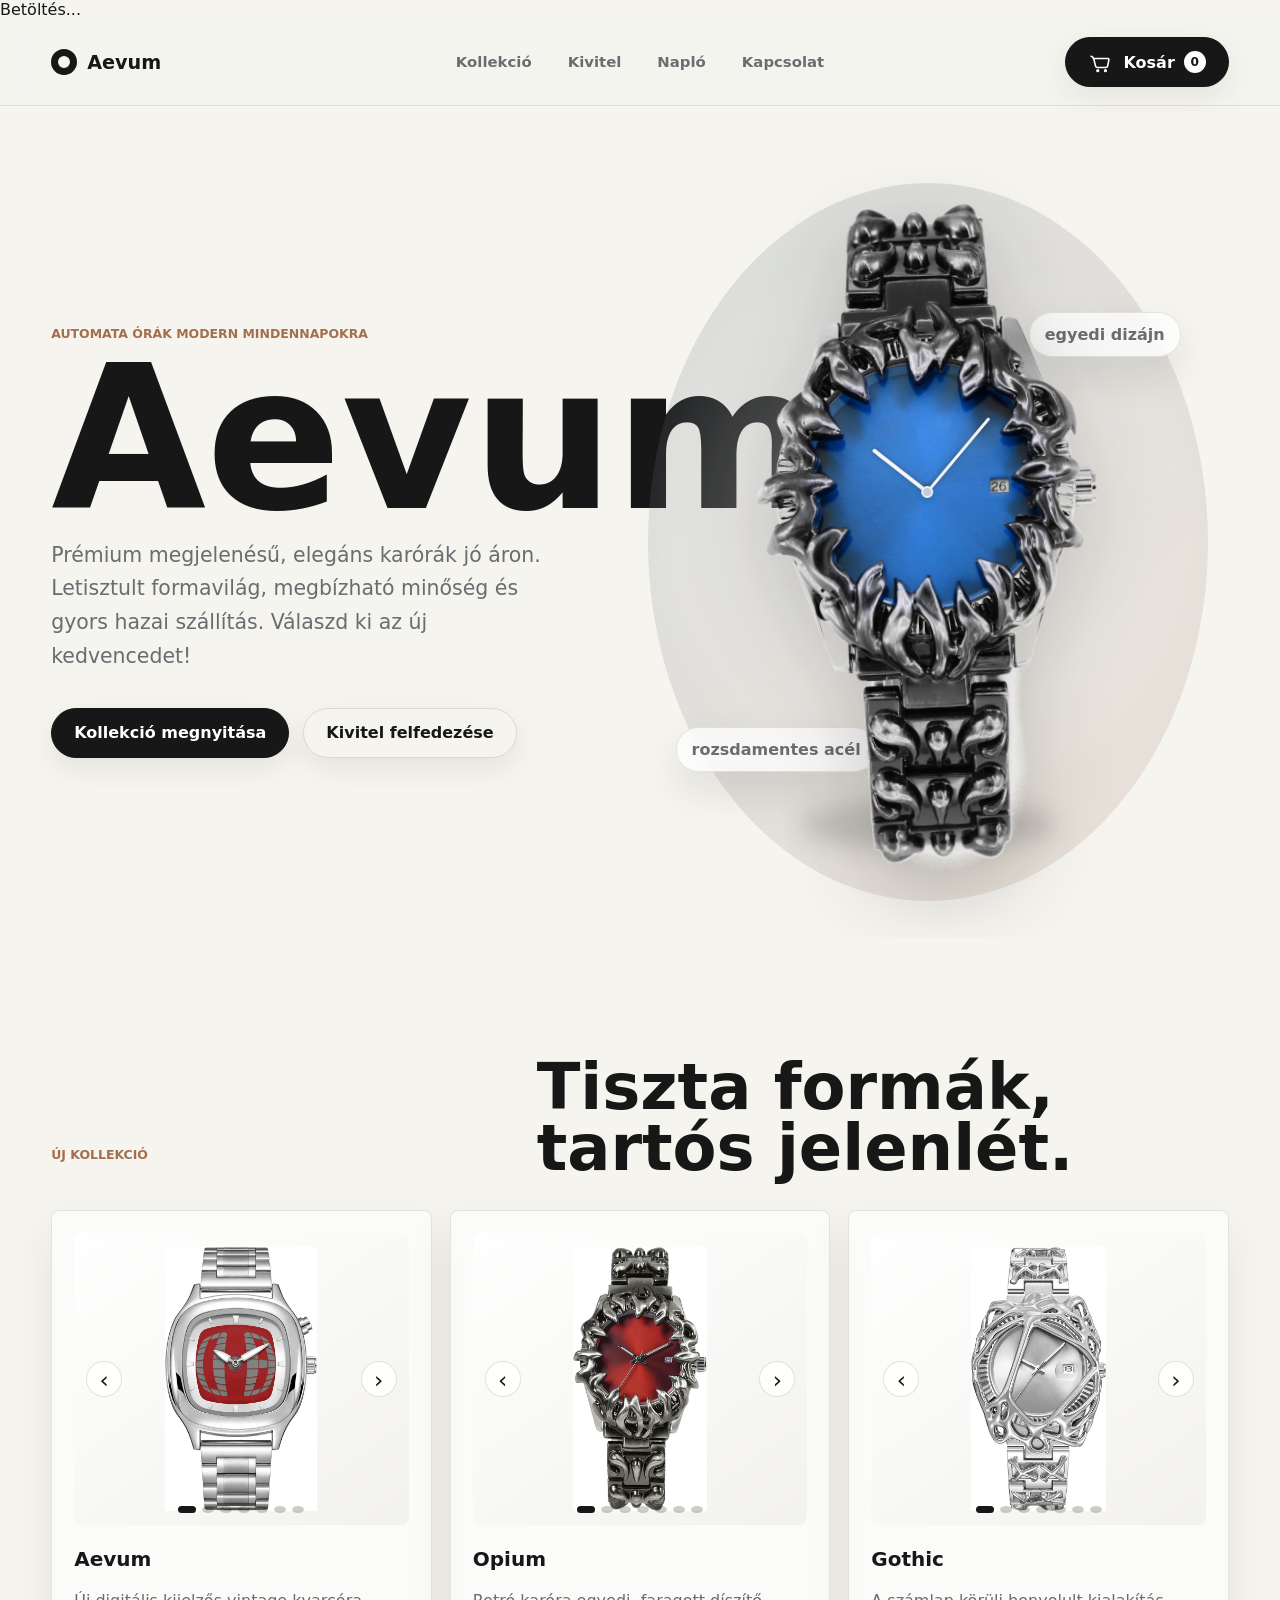
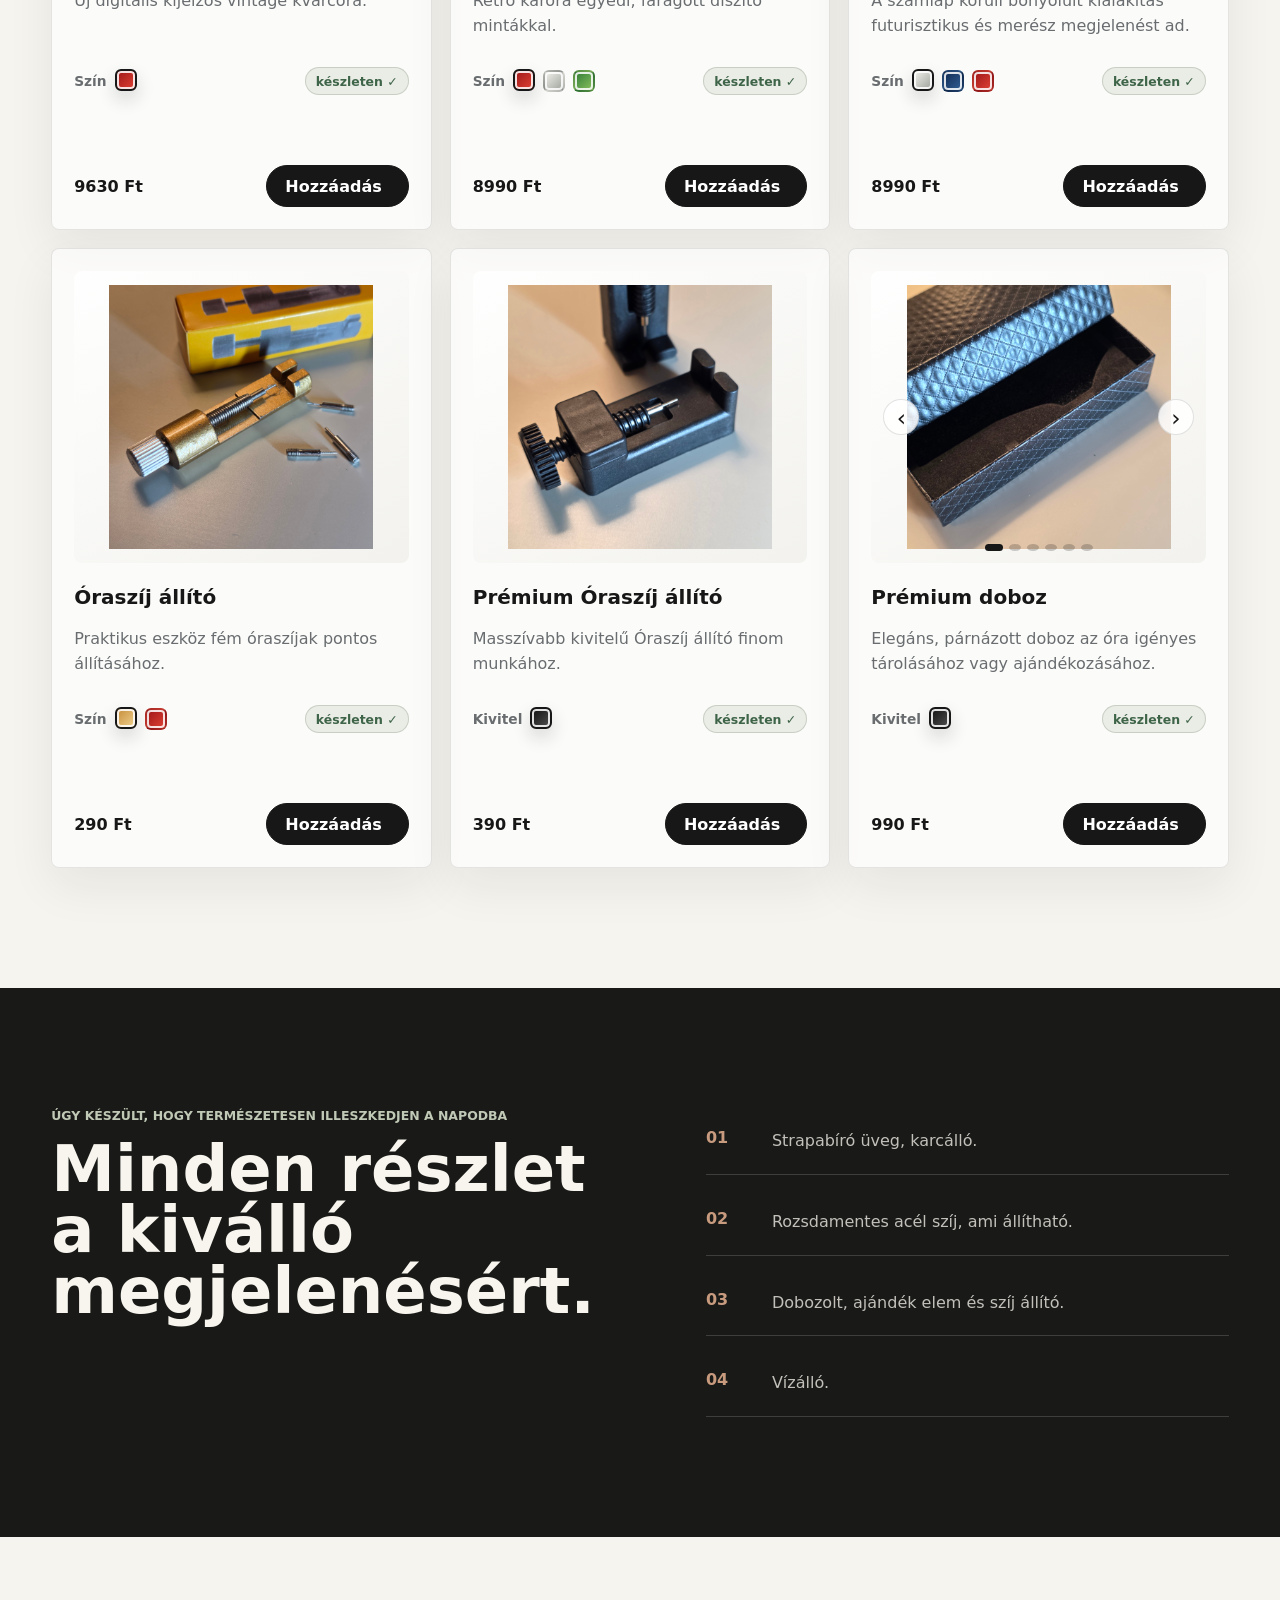
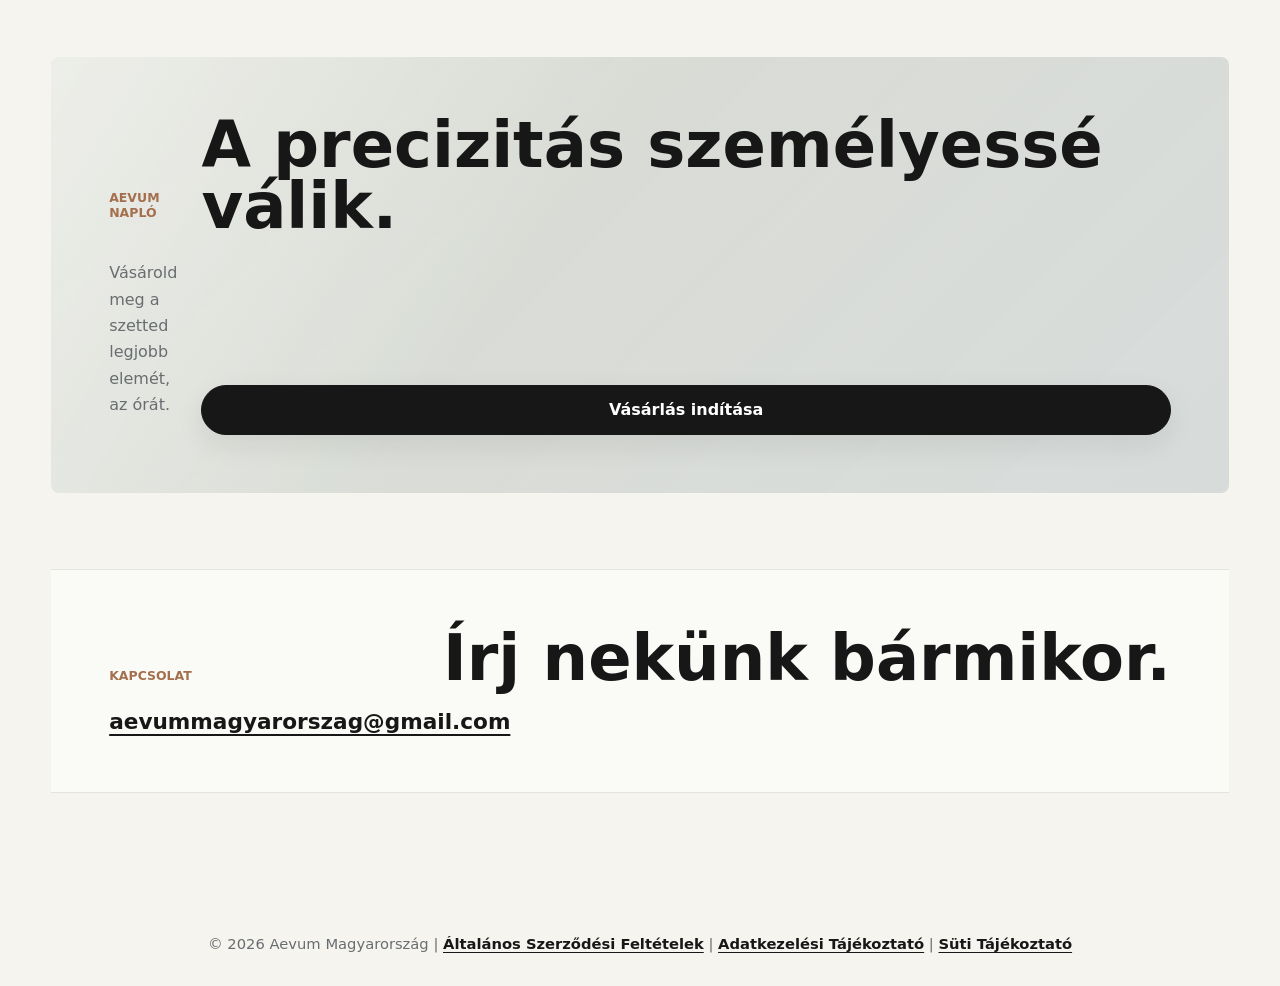
==== commit 7f87370e: "Implement page loader and update footer links Added page loader script and updated footer buttons fo" ====
--- a/index.html
+++ b/index.html
@@ -5,8 +5,22 @@
   <meta name="viewport" content="width=device-width, initial-scale=1.0">
   <title>Aevum órák</title>
   <link rel="stylesheet" href="styles.css">
+  <script>
+    window.aevumLoaderTimer = window.setTimeout(function () {
+      document.documentElement.classList.add("show-page-loader");
+    }, 900);
+    window.addEventListener("load", function () {
+      window.clearTimeout(window.aevumLoaderTimer);
+      document.documentElement.classList.remove("show-page-loader");
+    });
+  </script>
 </head>
 <body>
+  <div class="page-loader" role="status" aria-live="polite">
+    <span class="loader-ring" aria-hidden="true"></span>
+    <span>Betöltés...</span>
+  </div>
+
   <header class="site-header">
     <a class="brand" href="#" aria-label="Aevum főoldal">
       <span class="brand-mark"></span>
@@ -299,7 +313,7 @@
   </main>
 
   <footer class="site-footer">
-    <p>© 2026 Aevum Magyarország | <button class="footer-link" type="button" data-open-privacy>Adatkezelési Tájékoztató</button> | <button class="footer-link" type="button" data-open-cookie>Süti Tájékoztató</button></p>
+    <p>© 2026 Aevum Magyarország | <button class="footer-link" type="button" data-open-terms>Általános Szerződési Feltételek</button> | <button class="footer-link" type="button" data-open-privacy>Adatkezelési Tájékoztató</button> | <button class="footer-link" type="button" data-open-cookie>Süti Tájékoztató</button></p>
   </footer>
 
   <div class="privacy-modal" id="privacyModal" hidden>
@@ -308,6 +322,50 @@
       <button class="privacy-close" type="button" data-close-privacy aria-label="Bezárás">×</button>
       <h2 id="privacyTitle">Adatkezelési Tájékoztató</h2>
       <div class="privacy-text" data-privacy-content></div>
+    </section>
+  </div>
+
+  <div class="privacy-modal" id="termsModal" hidden>
+    <div class="privacy-modal-backdrop" data-terms-close></div>
+    <section class="privacy-dialog" role="dialog" aria-modal="true" aria-labelledby="termsTitle">
+      <button class="privacy-close" type="button" data-close-terms aria-label="Bezárás">×</button>
+      <h2 id="termsTitle">Általános Szerződési Feltételek (ÁSZF)</h2>
+      <div class="privacy-text">
+        <h3>Bevezetés</h3>
+        <p>Jelen Általános Szerződési Feltételek (a továbbiakban: ÁSZF) Kubena Colton egyéni vállalkozó (a továbbiakban: Szolgáltató) által üzemeltetett Aevum Magyarország webáruházban történő vásárlás jogi feltételeit és a felek közötti jogokat, kötelezettségeket szabályozza.</p>
+        <p>A webáruházban történő megrendelés elküldésével a Vásárló kijelenti, hogy a jelen ÁSZF feltételeit megismerte, elfogadja és magára nézve kötelezőnek ismeri el.</p>
+
+        <h3>A Szolgáltató (Eladó) adatai</h3>
+        <p>Név: Kubena Colton E.V.<br>Székhely: 8000 Székesfehérvár, Donát utca 64.<br>Adószám: [Ide jön az adószámod]<br>Nyilvántartási szám: [Ide jön a nyilvántartási számod]<br>E-mail cím: aevummagyarorszag@gmail.com<br>Tárhelyszolgáltató: GitHub Inc. (88 Colin P. Kelly Jr. St, San Francisco, CA 94107, USA, support@github.com)</p>
+
+        <h3>Megvásárolható termékek és árak</h3>
+        <p>A webáruházban megjelenített termékek árai magyar forintban (Ft) értendők, és bruttó árak (a Szolgáltató alanyi adómentes, így áfa nem terheli az árakat).</p>
+        <p>A termékek árai a szállítási költséget nem tartalmazzák. A szállítási díj a rendelési folyamat során, a végösszeg előtt külön feltüntetésre kerül.</p>
+
+        <h3>A rendelés menete és a szerződés létrejötte</h3>
+        <p>A vásárlás regisztráció nélkül, a kosár és a megrendelő űrlap kitöltésével történik. A rendelés leadásával a felek között elektronikus úton megkötött szerződés jön létre, amely nem minősül írásbeli szerződésnek, azt a Szolgáltató nem iktatja. A szerződés nyelve a magyar.</p>
+        <p>A rendelés beérkezéséről a Szolgáltató a Google Sheets/Forms rendszerén keresztül, valamint manuálisan visszaigazoló e-mailt küld a Vásárlónak.</p>
+
+        <h3>Fizetési és szállítási feltételek</h3>
+        <p>Fizetési módok: Utánvétel (fizetés a futárnál készpénzzel vagy bankkártyával a csomag átvételekor).</p>
+        <p>Szállítási mód: A csomagok kézbesítését a GLS General Logistics Systems Hungary Kft. végzi.</p>
+        <p>Szállítási idő: A rendelés visszaigazolásától számított általában 1-3 munkanap.</p>
+        <p>Számlázás: A vásárlásról szóló elektronikus számlát a KBOSS.hu Kft. (Számlázz.hu) rendszerén keresztül állítjuk ki, és e-mailben küldjük meg a Vásárlónak.</p>
+
+        <h3>Elállási jog (14 napos pénzvisszafizetési garancia)</h3>
+        <p>A fogyasztónak minősülő Vásárló a termék átvételétől számított 14 napon belül jogosult indokolás nélkül elállni a vásárlástól (a 45/2014. (II. 26.) Korm. rendelet alapján).</p>
+        <p>Az elállás menete: A Vásárlónak az elállási szándékát egyértelmű e-mailben (aevummagyarorszag@gmail.com) kell jeleznie.</p>
+        <p>A visszaküldés költsége: A termék visszaküldésének közvetlen költsége a Vásárlót terheli.</p>
+        <p>Visszatérítés: A Szolgáltató a termék sértetlen állapotban történő visszaérkezését követő 14 napon belül visszatéríti a Vásárló által megfizetett teljes összeget (a termék árát és az eredeti szállítási díjat) banki átutalással.</p>
+
+        <h3>Kellékszavatosság és jótállás</h3>
+        <p>A vásárolt termékekre a Polgári Törvénykönyv szabályai szerint kellékszavatosság vonatkozik. Ha a termék gyári hibás vagy a szállítás során megsérült, a Vásárló elsősorban kijavítást vagy cserét, másodsorban árleszállítást kérhet, vagy elállhat a szerződéstől. Nem érvényesíthető a szavatossági jog, ha a hiba a nem rendeltetésszerű használatból (pl. beázás nem vízálló óránál, mechanikai sérülés) ered.</p>
+
+        <h3>Panaszkezelés és jogviták</h3>
+        <p>A Vásárló a termékkel vagy a Szolgáltató tevékenységével kapcsolatos panaszaival a aevummagyarorszag@gmail.com e-mail címen fordulhat a Szolgáltatóhoz, amit 30 napon belül kivizsgálunk és megválaszolunk.</p>
+        <p>Amennyiben a jogvita nem rendeződik, a Vásárló a lakóhelye szerint illetékes Békéltető Testülethez vagy a Fogyasztóvédelmi Hatósághoz fordulhat.</p>
+        <p>Jelen ÁSZF hatályos: 2026. július 18-tól visszavonásig.</p>
+      </div>
     </section>
   </div>
 
@@ -319,7 +377,7 @@
       <div class="privacy-text">
         <p>Weboldalunk kizárólag a technikai működéshez elengedhetetlen (alapvető) sütiket használ a GitHub Pages és a Google Forms szolgáltatások keretében. Ezek a fájlok nem gyűjtenek személyes adatokat, és nem alkalmasak a felhasználók követésére.</p>
         <p>A sütik használatát a böngésződ beállításaiban bármikor korlátozhatod vagy törölheted.</p>
-        <p><strong>Adatkezelő:</strong> Aevum<br><strong>Kapcsolat:</strong> aevummagyarorszag@gmail.com</p>
+        <p><strong>Adatkezelő:</strong> Kubena Colton<br><strong>Kapcsolat:</strong> aevummagyarorszag@gmail.com</p>
       </div>
     </section>
   </div>
